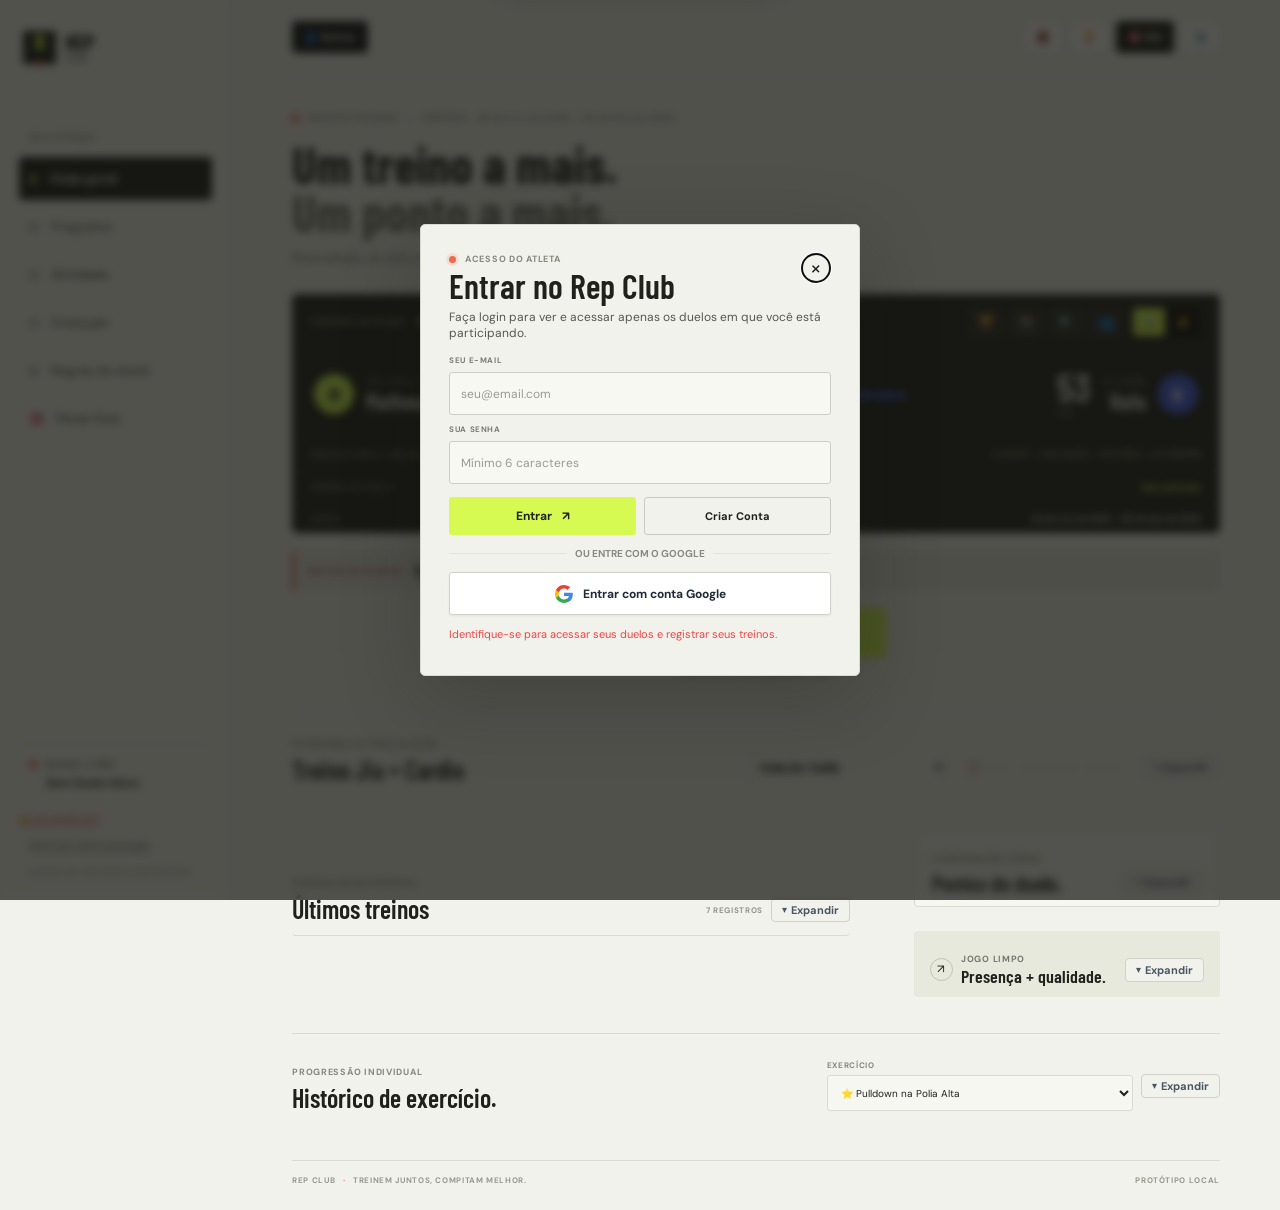
==== index.html @ 855e919f "fix: revisao artistica arcade (Ryu vs Ken autentico), compartilhamento no modo solo e cronometro no " ====
<!doctype html>
<html lang="pt-BR">
  <head>
    <meta charset="UTF-8" />
    <meta name="viewport" content="width=device-width, initial-scale=1.0, maximum-scale=1.0, user-scalable=no" />
    <meta name="theme-color" content="#191a16" />
    <meta name="mobile-web-app-capable" content="yes" />
    <meta name="apple-mobile-web-app-capable" content="yes" />
    <meta name="apple-mobile-web-app-status-bar-style" content="black-translucent" />
    <meta name="apple-mobile-web-app-title" content="Rep Club" />
    <meta name="description" content="Desafie um amigo a manter a consistência nos treinos com duelo Kamehameha em tempo real." />
    <title>Rep Club | Duelo</title>
    <link rel="manifest" href="manifest.webmanifest" />
    <link rel="apple-touch-icon" href="assets/icons/icon-192.png" />
    <link rel="icon" type="image/png" href="assets/icons/icon-192.png" />
    <link rel="preconnect" href="https://fonts.googleapis.com" />
    <link rel="preconnect" href="https://fonts.gstatic.com" crossorigin />
    <link href="https://fonts.googleapis.com/css2?family=Barlow+Condensed:wght@500;600;700;800;900&family=DM+Sans:wght@400;500;600;700&display=swap" rel="stylesheet" />
    <link rel="stylesheet" href="styles.css?v=2.8.2" />
    <script src="https://www.gstatic.com/firebasejs/9.23.0/firebase-app-compat.js"></script>
    <script src="https://www.gstatic.com/firebasejs/9.23.0/firebase-auth-compat.js"></script>
    <script src="https://www.gstatic.com/firebasejs/9.23.0/firebase-database-compat.js"></script>
    <script src="app.js?v=2.8.2" defer></script>
  </head>
  <body>
    <div class="app-shell">
      <aside class="sidebar" aria-label="Navegação principal">
        <a class="brand" href="#inicio" aria-label="Rep Club, início">
          <span class="brand-mark">R<span>+</span></span>
          <span class="brand-name">REP<span>CLUB</span></span>
        </a>

        <div class="side-label">SEU ESPAÇO</div>
        <nav class="side-nav">
          <a class="nav-link active" href="#inicio"><span class="nav-mark">01</span>Visão geral</a>
          <a class="nav-link" href="#programa"><span class="nav-mark">02</span>Programa</a>
          <a class="nav-link" href="#atividade"><span class="nav-mark">03</span>Atividade</a>
          <a class="nav-link" href="#evolucao"><span class="nav-mark">04</span>Evolução</a>
          <a class="nav-link" href="#regras"><span class="nav-mark">05</span>Regras do duelo</a>
          <a class="nav-link" href="solo.html" title="Abrir treino individual"><span class="nav-mark">🎯</span>Modo Solo</a>
          <button type="button" class="nav-link pwa-install-nav-btn" id="btn-pwa-install" style="display: none; width: 100%; border: 0; background: transparent; text-align: left; cursor: pointer; color: var(--lime); font-weight: 700;">
            <span class="nav-mark">📲</span>Instalar App
          </button>
        </nav>

        <div class="sidebar-bottom">
          <div class="challenge-mini">
            <span class="live-dot"></span>
            <span id="challenge-mini-status">DESAFIO ATIVO</span>
            <strong id="challenge-mini-title">Duelo 01</strong>
          </div>
          <button class="text-button reset-challenge-btn" id="reset-current-challenge" type="button">⚠️ Zerar desafio atual</button>
          <button class="text-button reset-button" id="reset-demo" type="button">Reiniciar demonstração</button>
          <p class="sidebar-note">DADOS SALVOS NESTE NAVEGADOR</p>
        </div>
      </aside>

      <main id="inicio" class="main-content">
        <header class="topbar">
          <div class="topbar-left-wrap">
            <div class="user-badge" id="user-badge" style="display:none; align-items:center; gap:6px; background:#fff; border:1px solid #d0d2c9; border-radius:4px; padding:2px 8px; height:32px;">
              <span class="user-avatar" id="user-avatar-tag" style="display:inline-flex; align-items:center; justify-content:center; width:22px; height:22px; border-radius:50%; background:var(--lime); color:#000; font-weight:800; font-size:11px;">M</span>
              <span id="user-display-name" style="font-size:11px; font-weight:700; color:var(--ink);">Matheus</span>
              <button type="button" id="btn-auth-logout" class="text-button" style="font-size:10px; color:#ef4444; margin-left:2px; padding:0; text-decoration:none;" title="Sair do perfil">Sair</button>
            </div>
            <button type="button" class="topbar-btn" id="btn-auth-open" title="Identificar competidor neste aparelho" style="background:#18181b; color:#fff; border-color:#27272a;">👤 Entrar</button>
            <select id="challenge-select" class="challenge-select" aria-label="Desafio selecionado"></select>
          </div>
          <div class="topbar-right-wrap">
            <button type="button" class="topbar-btn" id="btn-toggle-notifications" title="Notificações de treino do rival" aria-label="Notificações">🔔</button>
            <button type="button" class="topbar-btn" id="btn-open-badges-topbar" title="Suas Conquistas e Badges" aria-label="Conquistas">🏆</button>
            <a href="solo.html" class="topbar-btn topbar-btn-solo" id="topbar-solo-link" title="Abrir Modo Solo (treino individual)">🎯 MS</a>
            <div class="gear-menu-wrap">
              <button type="button" class="topbar-btn topbar-gear-btn" id="btn-gear-menu" title="Configurações e ações do duelo" aria-haspopup="true">⚙️</button>
              <div class="gear-dropdown" id="gear-dropdown" hidden>
                <button type="button" class="gear-item" id="gear-new-challenge" onclick="closeGearMenu(); if(window.openSetupDialog) window.openSetupDialog('create');"><span>➕</span> Novo Duelo</button>
                <button type="button" class="gear-item" id="gear-edit-challenge" onclick="closeGearMenu(); if(window.openSetupDialog) window.openSetupDialog('edit');"><span>✏️</span> Editar Duelo Atual</button>
                <button type="button" class="gear-item" id="gear-delete-challenge"><span>🗑️</span> Excluir Duelo</button>
                <div class="gear-divider"></div>
                <button type="button" class="gear-item gear-danger" id="gear-reset-challenge"><span>⚠️</span> Zerar Duelo Atual</button>
                <div class="gear-divider"></div>
                <button type="button" class="gear-item" id="gear-open-qr"><span>📲</span> Abrir no Celular (QR)</button>
              </div>
            </div>
          </div>
        </header>

        <section class="intro-row">
          <div>
            <p class="eyebrow"><span class="live-dot"></span> DESAFIO PRIVADO <span class="eyebrow-divider">/</span> PERÍODO <span id="period-range-intro"></span></p>
            <h1>Um treino a mais.<br /><span>Um ponto a mais.</span></h1>
            <p class="intro-copy">Musculação, jiu-jitsu e cardio. Presença conta; execução faz a diferença.</p>
          </div>
        </section>

        <!-- ESTADO VAZIO LIMPO (SEM DUELOS OU MODO LIVRE) -->
        <section class="scoreboard-empty-view" id="scoreboard-empty" style="display:none; text-align:center; padding:48px 20px; background:#fff; border-radius:14px; border:1px solid #d0d2c9; box-shadow:0 4px 20px rgba(0,0,0,0.04); margin:20px auto; max-width:440px;">
          <div style="width:64px; height:64px; border-radius:50%; background:var(--lime); color:var(--ink); display:inline-flex; align-items:center; justify-content:center; font-size:28px; font-weight:800; margin:0 auto 16px; box-shadow:0 4px 14px rgba(215,250,82,0.4);">⚔️</div>
          <h2 style="font-size:22px; font-weight:800; margin:0 0 8px; color:var(--ink); font-family:var(--display); letter-spacing:-0.02em;">Sem Duelo Ativo</h2>
          <p style="font-size:13px; color:#55574f; line-height:1.5; margin:0 auto 24px; max-width:320px;" id="empty-duel-desc">
            Crie um novo desafio para competir com seus rivais ou treine no Modo Solo.
          </p>
          <div style="display:flex; flex-direction:column; gap:10px; max-width:280px; margin:0 auto;">
            <button type="button" class="button button-primary" id="btn-empty-new-challenge" onclick="if(window.openSetupDialog) window.openSetupDialog('create');" style="justify-content:center; font-weight:800; font-size:13px; min-height:44px; box-shadow:0 4px 12px rgba(215,250,82,0.35); cursor:pointer;">
              ➕ Criar Novo Duelo
            </button>
            <a href="solo.html" class="button button-outline" id="btn-empty-solo" style="justify-content:center; font-weight:700; font-size:13px; min-height:42px; text-decoration:none; display:inline-flex; align-items:center; gap:6px;">
              🎯 Abrir Modo Solo
            </a>
            <button type="button" class="button" id="btn-empty-auth" style="background:#18181b; color:#fff; justify-content:center; font-weight:700; font-size:12px; min-height:40px; display:none;">
              👤 Fazer Login
            </button>
          </div>
        </section>

        <section class="scoreboard" id="main-scoreboard" aria-labelledby="score-title">
          <div class="scoreboard-topline">
            <div class="scoreboard-period-badge">
              <span id="score-title">PERÍODO DO DUELO</span>
              <span id="days-remaining">FALTAM 0 DIAS</span>
            </div>
            <div class="scoreboard-top-actions">
              <button class="button-tag icon-only-btn" id="btn-open-badges" type="button" title="Conquistas & Badges" aria-label="Conquistas">🏆</button>
              <button class="button-tag icon-only-btn" id="btn-open-story-card" type="button" title="Gerar Story para Instagram (9:16)" aria-label="Story">📸</button>
              <button class="button-tag icon-only-btn" id="btn-open-raiox" type="button" title="Modo Raio-X" aria-label="Raio-X">🔍</button>
              <button class="button-tag icon-only-btn" id="open-setup-btn" type="button" title="Participantes do duelo" aria-label="Participantes">👥</button>
              <div class="score-style-toggle" role="radiogroup" aria-label="Estilo visual do placar">
                <button type="button" class="style-toggle-btn active icon-only-btn" id="btn-style-classic" data-style="classic" aria-pressed="true" title="Placar Clássico" aria-label="Clássico">⚔️</button>
                <button type="button" class="style-toggle-btn icon-only-btn" id="btn-style-kamehameha" data-style="kamehameha" aria-pressed="false" title="Placar Arcade Kamehameha" aria-label="Kamehameha">⚡</button>
              </div>
            </div>
          </div>

          <!-- MODO CLÁSSICO -->
          <div class="scoreboard-body scoreboard-classic-view" id="scoreboard-classic">
            <div class="competitor competitor-you">
              <div class="avatar avatar-lime" id="you-avatar">M</div>
              <div class="competitor-copy"><span class="competitor-label" id="you-label">SEU LADO</span><strong id="you-name">Matheus</strong></div>
              <div class="competitor-score"><strong id="you-score">00</strong><span>PTS</span></div>
            </div>
            <div class="versus">
              <span id="versus-tag">VS</span>
              <div class="score-track"><div class="score-track-me" id="score-track-me"></div><div class="score-track-rival" id="score-track-rival"></div></div>
              <p id="score-message">A disputa está aberta</p>
            </div>
            <div class="competitor competitor-rival">
              <div class="competitor-score"><strong id="rival-score">00</strong><span>PTS</span></div>
              <div class="competitor-copy"><span class="competitor-label" id="rival-label">ADVERSÁRIO</span><strong id="rival-name">Rafa</strong></div>
              <div class="avatar avatar-blue" id="rival-avatar">R</div>
            </div>
          </div>

          <!-- MODO KAMEHAMEHA DRAGON BALL (GOKU SSJ VS PERFECT CELL - 16-BIT RETRO ARCADE) -->
          <div class="scoreboard-body scoreboard-kamehameha-view" id="scoreboard-kamehameha" hidden>
            <div class="kamehameha-card">
              <!-- Seletor de Cenário Arcade -->
              <div class="arcade-scenario-picker-wrap">
                <span>CENÁRIO:</span>
                <select id="arcade-scenario-select" class="arcade-scenario-select" aria-label="Cenário do duelo arcade">
                  <option value="dbz_goku_cell">🐉 Goku vs Cell (DBZ Clássico)</option>
                  <option value="sf_ryu_ken">🥊 Ryu vs Ken (Street Fighter II)</option>
                </select>
              </div>

              <!-- Top Fighters Bar -->
              <div class="kamehameha-fighters-header">
                <div class="fighter-tag-card fighter-tag-goku">
                  <span class="fighter-role" id="goku-fighter-tag">GOKU SSJ · 1º LUGAR</span>
                  <strong class="fighter-name" id="goku-player-name">Matheus</strong>
                  <span class="fighter-pts"><strong id="goku-player-score">00</strong> PTS</span>
                </div>
                <div class="kamehameha-badge-wrap">
                  <span class="clash-badge" id="clash-percentage">50% · EMPATE</span>
                </div>
                <div class="fighter-tag-card fighter-tag-cell">
                  <span class="fighter-role" id="cell-fighter-tag">PERFECT CELL · 2º LUGAR</span>
                  <strong class="fighter-name" id="cell-player-name">Yuri</strong>
                  <span class="fighter-pts"><strong id="cell-player-score">00</strong> PTS</span>
                </div>
              </div>

              <!-- Pixel-Perfect 16-bit Battle Canvas (Strictly locked to exact horizontal axis) -->
              <div class="kamehameha-canvas-wrap">
                <canvas id="kamehameha-canvas" width="602" height="174" aria-label="Batalha de Kamehameha Goku vs Cell"></canvas>
              </div>

              <!-- Battle Commentary -->
              <p class="kamehameha-commentary" id="kamehameha-commentary">Choque de Kamehameha em equilíbrio total! Quem treinar primeiro desempata!</p>
            </div>
          </div>

          <div class="scoreboard-footer"><span id="weekly-lead">A liderança muda a cada treino.</span><span>SESSÃO + EXECUÇÃO + ESFORÇO · ATÉ <strong>22 PTS</strong></span></div>
          <div class="scoreboard-prize"><span>PRÊMIO DO DUELO</span><strong id="prize-display">Não definido</strong></div>
          <div class="scoreboard-period"><span>DATAS</span><strong id="period-display">Segunda – domingo</strong></div>
        </section>

        <section class="roast-banner" aria-label="Provocação do duelo">
          <span class="roast-label">RECADO DO PLACAR</span>
          <p id="loser-roast">O empate está poupando os participantes de passar vergonha.</p>
        </section>

        <section class="action-section" aria-label="Registrar atividade">
          <button class="button button-primary action-button" id="open-workout" type="button"><span class="button-plus">+</span> Registrar treino</button>
          <p class="action-status" id="action-status"></p>
        </section>

        <section class="program-section collapsible-section is-collapsed" id="programa" aria-labelledby="program-title">
          <div class="section-heading program-heading collapsible-header" role="button" tabindex="0" aria-expanded="false" aria-controls="programa-body">
            <div><p class="eyebrow">PROGRAMA DE MUSCULAÇÃO</p><h2 id="program-title">Treino Jiu + Cardio</h2></div>
            <div style="display:flex; align-items:center; gap:8px; flex-wrap:wrap;">
              <select id="program-select" class="challenge-select" style="font-size:12px; height:32px; padding:3px 22px 3px 8px;" aria-label="Selecione o programa de musculação"></select>
              <button type="button" class="button-tag" id="btn-open-program-builder" style="height:32px; font-size:11px;">📋 Criar / Gerenciar Treinos</button>
              <span class="collapse-toggle-badge"><span class="toggle-icon">▾</span> <span class="toggle-text">Expandir</span></span>
            </div>
          </div>
          <div class="collapsible-body" id="programa-body">
            <div class="program-list" id="program-list"></div>
          </div>
        </section>

        <div class="dashboard-grid">
          <div class="primary-column">
            <section class="activity-section collapsible-section is-collapsed" id="atividade" aria-labelledby="activity-title">
              <div class="section-heading activity-heading collapsible-header" role="button" tabindex="0" aria-expanded="false" aria-controls="atividade-body">
                <div><p class="eyebrow">SEMANA EM MOVIMENTO</p><h2 id="activity-title">Últimos treinos</h2></div>
                <div style="display:flex; align-items:center; gap:8px;">
                  <span class="activity-count" id="activity-count">0 REGISTROS</span>
                  <span class="collapse-toggle-badge"><span class="toggle-icon">▾</span> <span class="toggle-text">Expandir</span></span>
                </div>
              </div>
              <div class="collapsible-body" id="atividade-body">
                <div class="activity-list" id="activity-list"></div>
              </div>
            </section>
          </div>

          <aside class="secondary-column">
            <section class="week-section collapsible-section is-collapsed" id="comparacao" aria-labelledby="week-title">
              <div class="section-heading compact-heading collapsible-header" role="button" tabindex="0" aria-expanded="false" aria-controls="comparacao-body">
                <div><p class="eyebrow">COMPARAÇÃO DIÁRIA</p><h2 id="week-title">Pontos do duelo.</h2></div>
                <div>
                  <span class="collapse-toggle-badge"><span class="toggle-icon">▾</span> <span class="toggle-text">Expandir</span></span>
                </div>
              </div>
              <div class="collapsible-body" id="comparacao-body">
                <div class="week-chart-scroll"><div class="week-chart" id="week-chart" aria-label="Pontos diários de cada jogador neste período"></div></div>
                <div class="week-legend"><span><i class="legend-dot legend-you"></i><span id="chart-you-name">Matheus</span></span><span><i class="legend-dot legend-rival"></i><span id="chart-rival-name">Rafa</span></span></div>
                <div class="modality-breakdown" id="modality-breakdown"></div>
                <div class="week-summary"><strong id="week-summary-number">0</strong><span>treinos seus<br />neste duelo</span><span class="week-summary-divider"></span><strong id="streak-number">0</strong><span>dias de<br />sequência</span></div>
              </div>
            </section>

            <section class="rules-section collapsible-section is-collapsed" id="regras" aria-labelledby="rules-title">
              <div class="rules-header collapsible-header" role="button" tabindex="0" aria-expanded="false" aria-controls="regras-body" style="cursor:pointer; display:flex; justify-content:space-between; align-items:center;">
                <div style="display:flex; align-items:center; gap:8px;">
                  <span class="rules-icon">↗</span>
                  <div>
                    <p class="eyebrow" style="margin:0;">JOGO LIMPO</p>
                    <h2 id="rules-title" style="margin:2px 0 0; font-size:18px;">Presença + qualidade.</h2>
                  </div>
                </div>
                <div>
                  <span class="collapse-toggle-badge"><span class="toggle-icon">▾</span> <span class="toggle-text">Expandir</span></span>
                </div>
              </div>
              <div class="collapsible-body" id="regras-body">
                <p style="margin-top:10px;">Jiu-jitsu: 11 base + até 4 por duração + 7 por esforço. Musculação: 9 base + até 4 por execução + 2 por progressão + 7 por esforço. Cardio: 8 base + até 4 por duração + 8 por esforço. Máximos: 22, 22 e 20.</p>
                <div class="rules-foot"><span>1 POR MODALIDADE / DIA</span><span>ESFORÇO 7+ = BÔNUS CHEIO</span></div>
              </div>
            </section>
          </aside>
        </div>
        <section class="history-section collapsible-section is-collapsed" id="evolucao" aria-labelledby="history-title">
          <div class="section-heading history-heading collapsible-header" role="button" tabindex="0" aria-expanded="false" aria-controls="evolucao-body">
            <div><p class="eyebrow">PROGRESSÃO INDIVIDUAL</p><h2 id="history-title">Histórico de exercício.</h2></div>
            <div style="display:flex; align-items:center; gap:8px; flex-wrap:wrap;">
              <label class="history-select-wrap" style="margin:0;"><span>EXERCÍCIO</span><select id="history-exercise" aria-label="Exercício exibido no histórico"></select></label>
              <span class="collapse-toggle-badge"><span class="toggle-icon">▾</span> <span class="toggle-text">Expandir</span></span>
            </div>
          </div>
          <div class="collapsible-body" id="evolucao-body">
            <p class="history-profile" id="history-profile"></p>
            <div class="history-chart-wrap">
              <canvas id="history-chart" aria-label="Gráfico histórico do exercício selecionado"></canvas>
              <p class="history-empty" id="history-empty" hidden></p>
            </div>
          </div>
        </section>
        <footer class="page-footer"><span>REP CLUB <span class="footer-dot">·</span> TREINEM JUNTOS, COMPITAM MELHOR.</span><span>PROTÓTIPO LOCAL</span></footer>
      </main>
    </div>

    <dialog class="setup-dialog" id="setup-dialog" aria-labelledby="setup-title">
      <form id="setup-form">
        <div class="dialog-top setup-dialog-top">
          <a class="brand setup-brand" href="#inicio" aria-label="Rep Club">
            <span class="brand-mark">R<span>+</span></span>
            <span class="brand-name">REP<span>CLUB</span></span>
          </a>
          <button class="close-button" type="button" id="close-setup-dialog" aria-label="Fechar" style="display: none;">×</button>
        </div>
        <p class="eyebrow">CONFIGURAÇÃO DO DUELO</p>
        <h1 id="setup-title">Quem entra na disputa?</h1>
        <p class="setup-copy" id="setup-copy">Cadastre os participantes, o período do desafio e o prêmio.</p>
        
        <label class="form-field"><span>NOME DO DESAFIO</span><input name="challengeTitle" id="setup-challenge-title" type="text" maxlength="40" placeholder="Ex.: Duelo 01, Liga de Outubro" value="Duelo 01" required /></label>

        <div class="setup-players-section">
          <div class="setup-players-header">
            <span>PARTICIPANTES</span>
            <small>Mínimo 2 jogadores</small>
          </div>
          <div class="setup-players-list" id="setup-players-list">
            <!-- Linhas de jogadores renderizadas dinamicamente via JS -->
          </div>
          <button type="button" class="button button-outline setup-add-player-btn" id="setup-add-player-btn">+ Adicionar participante</button>
        </div>

        <fieldset class="period-fields"><legend>PERÍODO DO DUELO</legend><label class="form-field"><span>INÍCIO</span><input name="periodStart" id="setup-period-start" type="date" required /></label><label class="form-field"><span>FIM</span><input name="periodEnd" id="setup-period-end" type="date" required /></label></fieldset>

        <label class="form-field" style="margin-top:8px;"><span>PRÊMIO DO DUELO · OPCIONAL</span><input name="prize" id="setup-prize" type="text" maxlength="60" placeholder="Ex.: Rodízio de pizza, açaí, troféu" /></label>

        <!-- CONVITE / LINK INVITE DO DUELO -->
        <div class="form-field" style="margin-top:10px; padding:10px 12px; background:#f9fafb; border:1px solid #d0d2c9; border-radius:6px;">
          <span style="display:flex; align-items:center; justify-content:space-between; font-weight:700; font-size:11px; color:#374151;">
            <span>🔗 LINK DE CONVITE PARA RIVAIS</span>
            <span style="font-size:10px; color:#15803d; font-weight:700; background:#dcfce7; padding:2px 6px; border-radius:4px;">Multi-dispositivo</span>
          </span>
          <p style="font-size:11px; color:#6b7280; margin:4px 0 8px;">Compartilhe este link com seu rival para ele entrar diretamente na disputa pelo celular:</p>
          <div style="display:flex; gap:6px;">
            <input type="text" id="setup-invite-link-preview" readonly style="font-size:11px; background:#fff; flex:1; min-width:0;" value="" />
            <button type="button" class="button button-outline" id="btn-copy-invite-link" style="font-size:11px; padding:0 10px; min-height:36px; white-space:nowrap;">📋 Copiar</button>
            <button type="button" class="button button-primary" id="btn-share-invite-link" style="font-size:11px; padding:0 10px; min-height:36px; white-space:nowrap;">📲 Convidar</button>
          </div>
        </div>

        <p class="setup-error" id="setup-error" role="alert"></p>
        <div class="setup-actions">
          <button class="button button-quiet" type="button" id="cancel-setup-dialog" style="display: none;">Cancelar</button>
          <button class="button button-danger" type="button" id="delete-challenge-btn" style="display: none;">Excluir desafio</button>
          <button class="button button-primary setup-submit" type="submit">Salvar e liberar duelo <span>↗</span></button>
        </div>
        <p class="setup-storage-note">Nomes, período, prêmio e treinos ficam salvos neste navegador.</p>
      </form>
    </dialog>

    <dialog class="workout-dialog" id="workout-dialog" aria-labelledby="dialog-title">
      <form id="workout-form" method="dialog">
        <div class="dialog-top"><div><p class="eyebrow">REGISTRO DE TREINO</p><h2 id="dialog-title">Novo treino.</h2></div><button class="close-button" type="button" id="close-dialog" aria-label="Fechar">×</button></div>
        <p class="dialog-subtitle">Registrando como <strong id="dialog-profile-name">Matheus</strong> · <span id="dialog-date"></span></p>
        
        <label class="form-field"><span>MODALIDADE</span><select name="category" id="workout-category"><option value="strength">Musculação</option><option value="bjj">Jiu-jitsu</option><option value="cardio">Cardio</option></select></label>
        <label class="form-field"><span>DATA DO TREINO</span><input id="workout-date" name="workoutDate" type="date" required /></label>
        
        <div id="strength-program-selectors" style="display:grid; grid-template-columns: 1fr 1fr; gap:8px; margin-bottom:10px;">
          <label class="form-field" style="margin:0;"><span>PROGRAMA DE TREINO</span><select id="workout-plan-program" aria-label="Programa de musculação"></select></label>
          <label class="form-field" style="margin:0;"><span>DIVISÃO / LETRA</span><select id="workout-plan-session" aria-label="Letra da sessão"></select></label>
        </div>

        <label class="form-field workout-name-field"><span>NOME DO TREINO · OPCIONAL</span><input id="workout-name" name="workoutName" type="text" maxlength="50" placeholder="Ex.: Treino A bem feito" /></label>
        
        <!-- CRONÔMETRO DE DESCANSO -->
        <div class="rest-dock form-rest-dock" aria-label="Cronômetro de descanso">
          <div class="timer-readout"><span>DESCANSO</span><strong id="timer-display">00:00</strong></div>
          <button type="button" class="timer-button" data-rest-seconds="60" aria-label="Iniciar descanso de 60 segundos">60s</button>
          <button type="button" class="timer-button" data-rest-seconds="90" aria-label="Iniciar descanso de 90 segundos">90s</button>
          <button type="button" class="timer-sound-btn" id="timer-sound-toggle" title="Som do descanso (Ligado/Mudo)" aria-label="Som">🔊</button>
          <button type="button" class="timer-reset" id="timer-reset" aria-label="Zerar cronômetro">×</button>
        </div>

        <div id="workout-fields"></div>
        
        <!-- FOTO DO TREINO -->
        <div class="form-field" style="margin-top:10px;">
          <span>FOTO / COMPROVANTE DO TREINO · OPCIONAL</span>
          <div style="display:flex; align-items:center; gap:8px; flex-wrap:wrap; margin-top:4px;">
            <label class="button button-outline" style="cursor:pointer; display:inline-flex; align-items:center; gap:6px; min-height:36px; padding:0 10px; font-size:11px;">
              <span>📷 Câmera</span>
              <input type="file" id="workout-photo-camera" accept="image/*" capture="environment" style="display:none;" />
            </label>
            <label class="button button-outline" style="cursor:pointer; display:inline-flex; align-items:center; gap:6px; min-height:36px; padding:0 10px; font-size:11px;">
              <span>🖼️ Galeria</span>
              <input type="file" id="workout-photo-gallery" accept="image/*" style="display:none;" />
            </label>
            <span id="photo-filename" style="font-size:11px; color:#777970; overflow:hidden; text-overflow:ellipsis; white-space:nowrap; max-width:160px;">Nenhuma foto anexada</span>
          </div>
          <div id="workout-photo-preview-wrap" style="display:none; margin-top:8px; position:relative; width:fit-content;">
            <img id="workout-photo-preview" src="" alt="Prévia do comprovante" style="max-height:120px; border-radius:6px; border:1px solid #d0d2c9; display:block;" />
            <button type="button" id="btn-remove-photo" style="position:absolute; top:-6px; right:-6px; background:#ef4444; color:#fff; border:0; border-radius:50%; width:20px; height:20px; cursor:pointer; font-size:12px; line-height:1;">×</button>
          </div>
          <div id="photo-compress-badge" class="photo-compress-badge" style="display:none;"></div>
        </div>

        <!-- COMENTÁRIOS AO FINAL -->
        <label class="form-field" style="margin-top:10px;"><span>COMENTÁRIOS · OPCIONAL</span><textarea name="comments" rows="3" maxlength="500" placeholder="Como foi o treino? Alguma observação para lembrar?"></textarea></label>
        
        <p class="points-preview" id="points-preview" aria-live="polite"></p>
        <p class="form-error" id="form-error" role="alert"></p>
        <div class="dialog-actions"><button class="button button-quiet" type="button" id="cancel-dialog">Cancelar</button><button class="button button-primary" type="submit">Confirmar treino <span>↗</span></button></div>
      </form>
    </dialog>

    <!-- MODAL SELEÇÃO DE DESAFIOS AO SALVAR TREINO -->
    <dialog class="setup-dialog select-challenges-dialog" id="select-challenges-dialog" aria-labelledby="select-challenges-title" style="max-width: 480px;">
      <div class="dialog-top">
        <div>
          <p class="eyebrow"><span class="live-dot"></span> REGISTRO DE TREINO</p>
          <h2 id="select-challenges-title" style="margin-top: 4px; font-size: 24px;">Adicionar aos Desafios</h2>
        </div>
        <button class="close-button" type="button" id="close-select-challenges-dialog" aria-label="Fechar">×</button>
      </div>

      <p style="font-size: 13px; color: #55574f; margin: 8px 0 12px; line-height: 1.4;">
        Em quais desafios você deseja computar este treino? Selecione um ou mais duelos:
      </p>

      <div style="display: flex; justify-content: space-between; align-items: center; margin-bottom: 8px;">
        <span style="font-size: 11px; color: #55574f; font-weight: 700;">DUELOS NESTE APARELHO:</span>
        <button type="button" id="btn-toggle-all-challenges" style="background: transparent; border: none; color: #2563eb; font-size: 11px; font-weight: 700; cursor: pointer; padding: 2px 4px;">Marcar todos</button>
      </div>

      <div id="select-challenges-list" style="display: flex; flex-direction: column; gap: 8px; max-height: 260px; overflow-y: auto; padding-right: 4px; margin-bottom: 14px;">
        <!-- Itens preenchidos dinamicamente via JavaScript -->
      </div>

      <p class="form-error" id="select-challenges-error" style="margin-bottom: 10px;"></p>

      <div class="dialog-actions" style="display: flex; justify-content: space-between; align-items: center; gap: 8px;">
        <button type="button" class="button button-quiet" id="cancel-select-challenges">Voltar ao treino</button>
        <button type="button" class="button button-primary" id="confirm-select-challenges">Confirmar e Salvar <span>↗</span></button>
      </div>
    </dialog>
    <dialog class="setup-dialog qr-dialog" id="qr-dialog" aria-labelledby="qr-title">
      <div class="dialog-top">
        <strong id="qr-title" style="font-family: var(--display); font-size: 20px; color: var(--ink);">📲 ABRIR NO CELULAR</strong>
        <button class="close-button" type="button" id="close-qr-dialog" aria-label="Fechar">×</button>
      </div>
      <div style="text-align: center; padding: 10px 0 16px;">
        <p style="font-size: 13px; margin: 0 0 14px; color: #55574f;">Aponte a câmera do seu celular para escanear e abrir o aplicativo:</p>
        <img src="assets/app-qrcode.png" alt="QR Code Rep Club" style="width: 200px; height: 200px; border-radius: 8px; border: 3px solid var(--lime); display: block; margin: 0 auto; box-shadow: 0 4px 20px rgba(0,0,0,0.15);" />
        <div style="margin-top: 14px; padding: 10px; background: #f0f1eb; border-radius: 4px;">
          <span style="font-size: 10px; color: #777970; font-weight: 700; display: block; margin-bottom: 4px;">LINK DIRETO DO APLICATIVO:</span>
          <a href="https://matheushscastro-ai.github.io/rep-club/" target="_blank" style="color: #2563eb; font-weight: 700; font-size: 12px; word-break: break-all;">https://matheushscastro-ai.github.io/rep-club/</a>
        </div>
      </div>
    </dialog>
    <dialog class="setup-dialog auth-dialog" id="auth-dialog" aria-labelledby="auth-title" style="max-width:440px;">
      <div class="dialog-top">
        <div>
          <p class="eyebrow"><span class="live-dot"></span> ACESSO DO ATLETA</p>
          <h2 id="auth-title" style="margin-top:4px;">Entrar no Rep Club</h2>
        </div>
        <button class="close-button" type="button" id="close-auth-dialog" aria-label="Fechar">×</button>
      </div>
      <p style="font-size: 12px; color: #55574f; margin: 6px 0 14px;">
        Faça login para ver e acessar apenas os duelos em que você está participando.
      </p>

      <!-- CONTAS SALVAS NESTE APARELHO (APENAS AUTENTICADAS/CRIADAS) -->
      <div id="saved-accounts-section" style="display:none; margin-bottom:12px;">
        <p style="font-size:10px; font-weight:800; color:#6b7280; letter-spacing:0.06em; margin:0 0 6px;">ENTRAR COM CONTA SALVA:</p>
        <div id="saved-accounts-list" style="display:flex; flex-direction:column; gap:6px;"></div>
        <div style="display:flex; align-items:center; gap:8px; margin: 12px 0 10px; color:#888a81; font-size:10px; font-weight:700;">
          <span style="flex:1; height:1px; background:#e2e3dc;"></span>
          <span>OU ENTRE COM OUTRA CONTA</span>
          <span style="flex:1; height:1px; background:#e2e3dc;"></span>
        </div>
      </div>

      <!-- LOGIN COM E-MAIL E SENHA -->
      <form id="auth-email-form" style="display:flex; flex-direction:column; gap:9px; margin-bottom:12px;">
        <label class="form-field" style="margin:0;">
          <span>SEU E-MAIL</span>
          <input type="email" id="auth-email-input" placeholder="seu@email.com" required autocomplete="username" />
        </label>
        <label class="form-field" style="margin:0;">
          <span>SUA SENHA</span>
          <input type="password" id="auth-password-input" placeholder="Mínimo 6 caracteres" minlength="6" required autocomplete="current-password" />
        </label>
        <div style="display:grid; grid-template-columns: 1fr 1fr; gap:8px; margin-top:4px;">
          <button type="submit" class="button button-primary" id="btn-email-signin" style="justify-content:center; min-height:38px; font-weight:700;">Entrar <span>↗</span></button>
          <button type="button" class="button button-outline" id="btn-email-signup" style="justify-content:center; min-height:38px; font-weight:700;">Criar Conta</button>
        </div>
      </form>

      <div style="display:flex; align-items:center; gap:8px; margin: 12px 0; color:#888a81; font-size:10px; font-weight:700;">
        <span style="flex:1; height:1px; background:#e2e3dc;"></span>
        <span>OU ENTRE COM O GOOGLE</span>
        <span style="flex:1; height:1px; background:#e2e3dc;"></span>
      </div>

      <div style="display:flex; flex-direction:column; gap:10px; margin-bottom:12px;">
        <button type="button" class="button" id="btn-google-login" style="background:#fff; border:1px solid #d0d2c9; color:#1f2937; justify-content:center; gap:10px; width:100%; box-shadow:0 1px 3px rgba(0,0,0,0.06); font-weight:700;">
          <svg width="18" height="18" viewBox="0 0 24 24"><path fill="#4285F4" d="M23.745 12.27c0-.7-.06-1.4-.19-2.07H12v4.51h6.6c-.29 1.52-1.14 2.8-2.4 3.65v3.03h3.88c2.27-2.09 3.665-5.17 3.665-9.12z"/><path fill="#34A853" d="M12 24c3.24 0 5.95-1.08 7.93-2.91l-3.88-3.03c-1.08.72-2.45 1.16-4.05 1.16-3.12 0-5.77-2.1-6.72-4.93H1.24v3.13C3.26 21.43 7.31 24 12 24z"/><path fill="#FBBC05" d="M5.28 14.29c-.25-.72-.38-1.49-.38-2.29s.13-1.57.38-2.29V6.58H1.24C.45 8.15 0 9.97 0 12s.45 3.85 1.24 5.42l4.04-3.13z"/><path fill="#EA4335" d="M12 4.75c1.77 0 3.35.61 4.6 1.8l3.42-3.42C17.95 1.19 15.24 0 12 0 7.31 0 3.26 2.57 1.24 6.58l4.04 3.13c.95-2.83 3.6-4.96 6.72-4.96z"/></svg>
          <span>Entrar com conta Google</span>
        </button>
      </div>

      <p class="form-error" id="auth-error" style="color:#ef4444; font-size:11px; min-height:16px; margin:4px 0;"></p>
    </dialog>
    <!-- MODAL RAIO-X -->
    <dialog class="setup-dialog raiox-dialog" id="raiox-dialog" aria-labelledby="raiox-title" style="max-width:540px;">
      <div class="dialog-top">
        <div>
          <p class="eyebrow"><span class="live-dot"></span> ANÁLISE COMPARATIVA</p>
          <h2 id="raiox-title" style="margin-top:4px;">Modo Raio-X</h2>
        </div>
        <button class="close-button" type="button" id="close-raiox-dialog" aria-label="Fechar">×</button>
      </div>
      
      <!-- CARD DE TRASH TALK ÁCIDO / CÔMICO -->
      <div id="raiox-trash-talk" class="raiox-roast-card" style="background:#1e201a; border-left:4px solid var(--lime); border-radius:6px; padding:12px 14px; margin: 12px 0 16px; color:#f4f4ee;">
        <span style="font-size:9px; font-weight:800; letter-spacing:0.1em; color:var(--lime); display:block; margin-bottom:4px;">🔥 VEREDITO DO TATAME</span>
        <p id="raiox-roast-text" style="font-size:13px; font-weight:600; line-height:1.4; margin:0;">Analisando desempenho...</p>
      </div>

      <!-- COMPARATIVO POR ESTILO -->
      <div id="raiox-comparison-list" style="display:grid; gap:10px;"></div>

      <div style="margin-top:16px; display:flex; justify-content:flex-end;">
        <button type="button" class="button button-quiet" id="btn-close-raiox" style="min-height:36px; font-size:11px;">Fechar</button>
      </div>
    </dialog>

    <!-- MODAL GERENCIADOR DE PROGRAMAS DE TREINO -->
    <dialog class="setup-dialog program-builder-dialog" id="program-builder-dialog" aria-labelledby="builder-title" style="max-width:560px;">
      <div class="dialog-top">
        <div>
          <p class="eyebrow"><span class="live-dot"></span> GERENCIAR TREINOS</p>
          <h2 id="builder-title" style="margin-top:4px;">Criar / Editar Treino</h2>
        </div>
        <button class="close-button" type="button" id="close-builder-dialog" aria-label="Fechar">×</button>
      </div>
      <p style="font-size:12px; color:#666; margin:4px 0 14px;">Cadastre seus programas (ex: Hipertrofia, Jiu, Força) e defina a estrutura de letras e exercícios.</p>

      <div style="display:grid; gap:10px; margin-bottom:14px;">
        <label class="form-field"><span>NOME DO PROGRAMA DE TREINO</span><input id="builder-program-name" placeholder="Ex.: Hipertrofia Yuri, Auxílio Jiu" maxlength="50" required /></label>
        <label class="form-field"><span>ESTRUTURA DE DIVISÃO</span>
          <select id="builder-structure-select">
            <option value="AB">Divisão A - B (2 treinos)</option>
            <option value="ABC" selected>Divisão A - B - C (3 treinos)</option>
            <option value="ABCD">Divisão A - B - C - D (4 treinos)</option>
            <option value="ABCDE">Divisão A - B - C - D - E (5 treinos)</option>
          </select>
        </label>
      </div>

      <div id="builder-sessions-container" style="display:grid; gap:12px; max-height:42vh; overflow-y:auto; padding-right:4px;"></div>

      <div class="dialog-actions" style="margin-top:16px;">
        <button type="button" class="button button-quiet" id="cancel-builder-dialog">Cancelar</button>
        <button type="button" class="button button-primary" id="save-builder-program">Salvar Treino no Firebase <span>↗</span></button>
      </div>
    </dialog>

    <!-- MODAL COMPARTILHAR NO INSTAGRAM STORIES (9:16) -->
    <dialog class="setup-dialog story-share-dialog" id="story-share-dialog" aria-labelledby="story-dialog-title">
      <div class="dialog-top" style="border-bottom: 1px solid #273147; padding-bottom: 10px;">
        <div>
          <p class="eyebrow" style="color:var(--lime);"><span class="live-dot"></span> GERADOR DE STORY 9:16</p>
          <h2 id="story-dialog-title" style="color:#fff; margin-top:2px;">Compartilhar no Story</h2>
        </div>
        <button class="close-button" type="button" id="close-story-dialog" aria-label="Fechar" style="color:#94a3b8;">×</button>
      </div>
      <div class="story-preview-container">
        <img id="story-preview-img" class="story-preview-img" alt="Prévia do Story Rep Club" src="" />
      </div>
      <div class="story-actions-bar">
        <button type="button" class="btn-share-instagram" id="btn-trigger-share">
          <span>📲</span> Compartilhar no Instagram / WhatsApp
        </button>
        <div class="story-secondary-actions">
          <button type="button" class="btn-story-secondary" id="btn-download-story">
            <span>📥</span> Baixar Story (1080x1920)
          </button>
          <button type="button" class="btn-story-secondary" id="btn-copy-story">
            <span>📋</span> Copiar Imagem
          </button>
        </div>
      </div>
    </dialog>

    <!-- MODAL CONQUISTAS & BADGES -->
    <dialog class="setup-dialog badges-dialog" id="badges-dialog" aria-labelledby="badges-title">
      <div class="dialog-top">
        <div>
          <p class="eyebrow"><span class="live-dot"></span> GAMIFICAÇÃO & CONSISTÊNCIA</p>
          <h2 id="badges-title" style="margin-top:2px;">🏆 Suas Conquistas</h2>
        </div>
        <button class="close-button" type="button" id="close-badges-dialog" aria-label="Fechar">×</button>
      </div>
      <p style="font-size:12px; color:#666; margin:4px 0 12px;">Desbloqueie medalhas exclusivas treinando com consistência, batendo recordes e superando seus limites.</p>
      <div class="badges-grid" id="badges-grid-container"></div>
      <div class="dialog-actions">
        <button type="button" class="button button-primary" id="btn-close-badges-footer" style="width:100%;">Fechar <span>✓</span></button>
      </div>
    </dialog>

    <!-- MODAL CELEBRAÇÃO DE CONQUISTA DESBLOQUEADA -->
    <dialog class="setup-dialog badge-celebration-dialog" id="badge-celebration-dialog" aria-labelledby="celebration-title">
      <div class="celebration-glow" id="celebration-badge-icon">🏆</div>
      <p class="eyebrow" style="color:#facc15; letter-spacing:0.1em; margin:0 0 6px;">CONQUISTA DESBLOQUEADA!</p>
      <h2 id="celebration-title" style="font-size:22px; font-weight:800; font-family:var(--display); margin:0 0 10px; color:#fff;">Monstro da Madrugada</h2>
      <p id="celebration-desc" style="font-size:13px; color:#cbd5e1; line-height:1.45; margin:0 auto 20px; max-width:320px;">Você registrou seu treino antes das 07:00 da manhã!</p>
      <div style="display:flex; flex-direction:column; gap:8px;">
        <button type="button" class="btn-share-instagram" id="btn-share-unlocked-badge">
          <span>📸</span> Compartilhar Conquista no Story
        </button>
        <button type="button" class="button button-quiet" id="btn-close-celebration" style="color:#94a3b8; border-color:#334155;">
          Continuar Treinando
        </button>
      </div>
    </dialog>

    <!-- TOAST FLUTUANTE DE ALERTA DE RIVAL -->
    <div class="rival-alert-toast" id="rival-alert-toast" role="alert" aria-live="assertive">
      <div class="rival-alert-icon">⚡</div>
      <div class="rival-alert-content">
        <strong id="rival-alert-title">Alerta de Rival</strong>
        <span id="rival-alert-body">Seu rival acabou de registrar um treino!</span>
      </div>
    </div>

    <div class="toast" id="toast" role="status" aria-live="polite"></div>
  </body>
</html>
---- styles.css ----
:root {
  font-family: "DM Sans", sans-serif;
  color: #20211d;
  background: #f2f2ed;
  font-synthesis: none;
  text-rendering: optimizeLegibility;
  --paper: #f2f2ed;
  --ink: #20211d;
  --muted: #777970;
  --line: #d9dad2;
  --lime: #d7fa52;
  --blue: #4664ea;
  --red: #ef6a4d;
  --display: "Barlow Condensed", Impact, sans-serif;
}

* { box-sizing: border-box; }
html { scroll-behavior: smooth; }
body { margin: 0; min-width: 320px; }
button, select, input { font: inherit; }
button, a, select { -webkit-tap-highlight-color: transparent; }
button { color: inherit; }
a { color: inherit; text-decoration: none; }
.app-shell { min-height: 100vh; }

.sidebar {
  position: fixed;
  inset: 0 auto 0 0;
  z-index: 5;
  display: flex;
  width: 232px;
  flex-direction: column;
  padding: 31px 19px 23px;
  border-right: 1px solid var(--line);
  background: #f6f6f1;
}
.brand { display: flex; align-items: center; gap: 10px; width: fit-content; margin: 0 0 67px 4px; }
.brand-mark { display: grid; width: 33px; height: 33px; place-items: center; background: var(--ink); color: var(--lime); font-family: var(--display); font-size: 21px; font-weight: 800; line-height: 1; }
.brand-mark span { color: var(--red); }
.brand-name { font-family: var(--display); font-size: 20px; font-weight: 800; letter-spacing: 0; line-height: 1; }
.brand-name span { display: block; color: #777970; font-size: 11px; font-weight: 600; }
.side-label, .eyebrow, .breadcrumb, .profile-switcher > span, .competitor-label, .scoreboard-topline, .scoreboard-footer, .activity-count, .challenge-mini, .sidebar-note, .rules-foot, .page-footer, .form-field > span { font-size: 10px; font-weight: 700; letter-spacing: .08em; }
.side-label { margin: 0 0 13px 10px; color: #92948a; }
.side-nav { display: grid; gap: 5px; }
.nav-link { display: flex; align-items: center; gap: 12px; min-height: 43px; padding: 0 10px; border-radius: 4px; color: #696b63; font-size: 13px; font-weight: 600; }
.nav-link.active { background: var(--ink); color: #fff; }
.nav-mark { color: #9a9c93; font-family: var(--display); font-size: 12px; }
.active .nav-mark { color: var(--lime); }
.sidebar-bottom { margin-top: auto; }
.challenge-mini { display: grid; grid-template-columns: 8px 1fr; gap: 0 8px; align-items: center; padding: 14px 11px; border-top: 1px solid var(--line); color: #6d6f67; }
.challenge-mini strong { grid-column: 2; margin-top: 4px; color: var(--ink); font-size: 12px; letter-spacing: 0; }
.live-dot { display: inline-block; width: 7px; height: 7px; flex: 0 0 7px; border-radius: 50%; background: var(--red); box-shadow: 0 0 0 3px rgb(239 106 77 / 15%); }
.reset-button { margin: 11px 0 16px 10px; }
.text-button { padding: 0; border: 0; background: transparent; color: #777970; cursor: pointer; font-size: 11px; text-decoration: underline; text-underline-offset: 3px; }
.sidebar-note { margin: 0 0 0 10px; color: #a0a197; font-size: 8px; }

.main-content { max-width: 1560px; min-height: 100vh; margin-left: 232px; padding: 0 4.7% 25px; }
.topbar { display: flex; min-height: 75px; align-items: center; justify-content: space-between; border-bottom: 1px solid var(--line); flex-wrap: wrap; gap: 12px; }
.challenge-switcher-wrap { display: flex; align-items: center; gap: 8px; flex-wrap: wrap; }
.breadcrumb { color: #777970; font-size: 9px; }
.breadcrumb > span:first-child { color: var(--ink); }
.breadcrumb-slash { margin: 0 8px; color: #b3b4ab; }
.challenge-select { padding: 6px 28px 6px 10px; border: 1px solid var(--line); border-radius: 4px; background-color: transparent; color: var(--ink); font-family: var(--display); font-size: 16px; font-weight: 700; cursor: pointer; }
.topbar-left-wrap { display: flex; align-items: center; gap: 8px; flex-wrap: wrap; }
.topbar-right-wrap { display: flex; align-items: center; gap: 8px; flex-wrap: wrap; }
.gear-menu-wrap { position: relative; display: inline-block; }
.topbar-gear-btn { font-size: 15px; padding: 0 8px; cursor: pointer; }
.gear-dropdown {
  position: absolute;
  top: calc(100% + 6px);
  right: 0;
  z-index: 100;
  min-width: 190px;
  background: #ffffff;
  border: 1px solid #d0d2c9;
  border-radius: 6px;
  box-shadow: 0 8px 24px rgba(0,0,0,0.15);
  padding: 6px;
  display: flex;
  flex-direction: column;
  gap: 2px;
}
.gear-dropdown[hidden] { display: none; }
.gear-item {
  display: flex;
  align-items: center;
  gap: 8px;
  width: 100%;
  padding: 8px 10px;
  border: 0;
  border-radius: 4px;
  background: transparent;
  color: var(--ink);
  font-size: 12px;
  font-weight: 600;
  text-align: left;
  cursor: pointer;
  transition: background 0.15s ease;
}
.gear-item:hover { background: #f4f4ee; }
.gear-item.gear-danger { color: #dc2626; }
.gear-item.gear-danger:hover { background: #fef2f2; }
.gear-divider { height: 1px; background: #e5e7eb; margin: 4px 0; }
.activity-photo-thumb { width: 44px; height: 44px; object-fit: cover; border-radius: 4px; border: 1px solid #d0d2c9; cursor: pointer; transition: transform .15s ease; }
.activity-photo-thumb:hover { transform: scale(1.08); }

/* RAIO-X RESPONSIVO */
.raiox-dialog {
  width: min(520px, calc(100vw - 24px)) !important;
  max-width: 520px !important;
  padding: 20px 16px !important;
  border-radius: 8px !important;
  box-sizing: border-box !important;
}
.raiox-comparison-row {
  display: flex;
  flex-direction: column;
  gap: 7px;
  padding: 10px 12px;
  background: #fbfbf8;
  border: 1px solid #e2e4dc;
  border-radius: 6px;
  box-sizing: border-box;
}
.raiox-bar-track {
  display: flex;
  height: 12px;
  background: #e5e7eb;
  border-radius: 6px;
  overflow: hidden;
  width: 100%;
}
.raiox-bar-fill-p1, .raiox-bar-fill-p2 {
  height: 100%;
  transition: width 0.3s ease;
}
.raiox-row-header {
  display: flex;
  justify-content: space-between;
  align-items: center;
  font-size: 12px;
  font-weight: 700;
  gap: 8px;
  flex-wrap: wrap;
}
.raiox-row-stats {
  font-size: 11px;
  color: #6b7280;
  font-weight: 600;
  white-space: nowrap;
}
.raiox-row-footer {
  display: flex;
  justify-content: space-between;
  align-items: center;
  font-size: 11px;
  font-weight: 800;
  gap: 8px;
}

/* SEÇÕES RECOLHÍVEIS / MINIMIZADAS */
.collapsible-section {
  transition: all 0.2s ease;
}
.collapsible-header {
  cursor: pointer;
  user-select: none;
  -webkit-tap-highlight-color: transparent;
  padding: 6px 0;
  border-radius: 4px;
}
.collapsible-header:hover {
  opacity: 0.92;
}
.collapse-toggle-badge {
  display: inline-flex;
  align-items: center;
  gap: 4px;
  padding: 4px 10px;
  font-size: 11px;
  font-weight: 700;
  border-radius: 4px;
  background: #f0f2eb;
  color: #4b5563;
  border: 1px solid #d0d2c9;
  cursor: pointer;
  white-space: nowrap;
  transition: all 0.15s ease;
  user-select: none;
}
.collapse-toggle-badge:hover {
  background: #e4e7dc;
  color: #111827;
}
.collapsible-section.is-collapsed .collapsible-body {
  display: none !important;
}
.collapsible-section.is-collapsed {
  padding-bottom: 6px;
}
.collapsible-section:not(.is-collapsed) .toggle-icon {
  transform: rotate(180deg);
}
.toggle-icon {
  display: inline-block;
  transition: transform 0.2s ease;
  font-size: 10px;
  line-height: 1;
}

.topbar-btn {
  display: inline-flex;
  align-items: center;
  gap: 5px;
  height: 32px;
  padding: 0 11px;
  border: 1px solid #d0d2c9;
  border-radius: 4px;
  background: #ffffff;
  color: var(--ink);
  font-family: inherit;
  font-size: 11px;
  font-weight: 700;
  cursor: pointer;
  text-decoration: none;
  white-space: nowrap;
  transition: all .16s ease;
  box-shadow: 0 1px 2px rgba(0, 0, 0, 0.04);
}
.topbar-btn:hover {
  background: var(--lime);
  border-color: #b8dc37;
  color: #111827;
  transform: translateY(-1px);
}
.topbar-btn-solo {
  background: #1e201a;
  color: #f4f4ee;
  border-color: #32342b;
}
.topbar-btn-solo:hover {
  background: var(--lime);
  color: #111827;
  border-color: #b8dc37;
}
.topbar-btn-danger {
  color: #dc2626;
  border-color: #fecaca;
  background: #fff;
}
.topbar-btn-danger:hover {
  background: #fef2f2;
  border-color: #ef4444;
  color: #b91c1c;
}
.btn-new-challenge { padding: 5px 10px; border: 1px solid #d2d4cb; border-radius: 3px; background: #fff; color: var(--ink); font-size: 10px; font-weight: 700; cursor: pointer; transition: all .16s ease; }
.btn-new-challenge:hover { background: var(--lime); border-color: var(--lime); }
.reset-challenge-btn { color: #dc2626 !important; font-size: 8px; margin-top: 4px; }
.reset-challenge-btn:hover { text-decoration: underline; color: #b91c1c !important; }
.profile-switcher { display: flex; align-items: center; gap: 10px; }
.profile-switcher > span { color: #888a81; font-size: 9px; }
.profile-switcher select { max-width: 160px; padding: 8px 27px 8px 10px; border: 1px solid var(--line); border-radius: 3px; background-color: transparent; color: var(--ink); font-size: 12px; font-weight: 700; }

.intro-row { display: flex; align-items: flex-end; justify-content: space-between; gap: 24px; padding: 37px 0 28px; }
.eyebrow { display: flex; align-items: center; gap: 9px; margin: 0; color: #85877e; font-size: 9px; }
.eyebrow-divider { margin: 0 1px; color: #b2b3aa; }
.intro-row h1 { margin: 16px 0 9px; font-family: var(--display); font-size: clamp(43px, 4vw, 61px); font-weight: 700; letter-spacing: 0; line-height: .94; }
.intro-row h1 span { color: #777970; }
.intro-copy { margin: 13px 0 0; color: #73756c; font-size: 13px; }
.button { display: inline-flex; min-height: 43px; align-items: center; justify-content: center; gap: 10px; padding: 0 17px; border: 1px solid transparent; border-radius: 3px; cursor: pointer; font-size: 12px; font-weight: 700; transition: transform .16s ease, background-color .16s ease; }
.button:hover { transform: translateY(-1px); }
.button-primary { background: var(--lime); color: var(--ink); }
.button-primary:hover { background: #c7eb3d; }
.button-plus { font-size: 20px; font-weight: 400; line-height: 0; }
.button-outline { min-height: 37px; border-color: #c9cac1; background: transparent; padding: 0 13px; font-size: 11px; }
.button-outline:hover { border-color: var(--ink); }

.scoreboard { overflow: hidden; border-radius: 5px; background-color: #242520; color: #f4f4ee; background-image: repeating-linear-gradient(135deg, transparent 0 18px, rgb(255 255 255 / 1.7%) 18px 19px); }
.scoreboard-topline { display: flex; justify-content: space-between; align-items: center; padding: 11px 18px; color: #a9aaa1; font-size: 9px; border-bottom: 1px solid rgb(255 255 255 / 7%); }
.scoreboard-period-badge { display: flex; gap: 10px; align-items: center; }
.scoreboard-period-badge span:last-child { color: var(--lime); font-weight: 700; }
.scoreboard-top-actions { display: flex; align-items: center; gap: 8px; }
.button-tag { padding: 4px 9px; border: 1px solid rgb(255 255 255 / 18%); border-radius: 3px; background: rgb(255 255 255 / 5%); color: #e2e3dc; font-size: 9px; font-weight: 700; cursor: pointer; transition: all .16s ease; }
.button-tag:hover { background: rgb(255 255 255 / 14%); border-color: var(--lime); color: var(--lime); }
.score-style-toggle { display: inline-flex; padding: 2px; border-radius: 4px; background: rgba(0, 0, 0, 0.45); border: 1px solid rgba(255, 255, 255, 0.12); gap: 2px; }
.style-toggle-btn { padding: 4px 8px; border: 0; border-radius: 3px; background: transparent; color: #9a9b92; font-size: 8.5px; font-weight: 700; cursor: pointer; transition: all .16s ease; }
.style-toggle-btn.active { background: var(--lime); color: var(--ink); box-shadow: 0 1px 4px rgba(0,0,0,0.35); }
.style-toggle-btn[data-style="kamehameha"].active { background: linear-gradient(135deg, #facc15 0%, #38bdf8 100%); color: #000; font-weight: 800; }
.button-tag.icon-only-btn, .style-toggle-btn.icon-only-btn { display: inline-flex; align-items: center; justify-content: center; min-width: 32px; height: 28px; padding: 0 4px; font-size: 13px; line-height: 1; }

.scoreboard-body { display: grid; grid-template-columns: 1fr 1.1fr 1fr; align-items: center; gap: 20px; padding: 19px 22px 18px; }
.competitor { display: flex; align-items: center; gap: 12px; min-width: 0; }
.competitor-rival { justify-content: flex-end; text-align: right; }
.avatar { display: grid; width: 40px; height: 40px; flex: 0 0 40px; place-items: center; border-radius: 50%; font-family: var(--display); font-size: 19px; font-weight: 700; }
.avatar-lime { background: var(--lime); color: var(--ink); }
.avatar-blue { background: var(--blue); color: #fff; }
.competitor-copy { display: grid; gap: 4px; min-width: 0; }
.competitor-copy strong { overflow: hidden; font-family: var(--display); font-size: 22px; font-weight: 600; letter-spacing: 0; line-height: 1; text-overflow: ellipsis; white-space: nowrap; }
.competitor-label { color: #9a9b92; font-size: 8px; }
.competitor-score { display: grid; gap: 0; margin-left: auto; text-align: right; }
.competitor-rival .competitor-score { order: -1; margin: 0; text-align: left; }
.competitor-score strong { font-family: var(--display); font-size: 39px; font-weight: 600; line-height: .85; }
.competitor-score span { margin-top: 5px; color: #a9aaa1; font-size: 8px; font-weight: 700; letter-spacing: .1em; }
.versus { min-width: 0; text-align: center; }
.versus > span { display: block; margin-bottom: 7px; color: #a9aaa1; font-family: var(--display); font-size: 13px; font-weight: 700; }
.score-track { display: flex; height: 5px; overflow: hidden; gap: 3px; }
.score-track-me { background: var(--lime); transition: width .35s ease; }
.score-track-rival { flex: 1; background: var(--blue); transition: width .35s ease; }
.versus p { margin: 7px 0 0; color: #c2c3bb; font-size: 10px; }

/* KAMEHAMEHA DRAGON BALL (GOKU SSJ VS CELL - 16-BIT RETRO ARCADE) */
.scoreboard-kamehameha-view {
  padding: 14px 18px 16px;
}
.scoreboard-kamehameha-view[hidden] {
  display: none !important;
}
.kamehameha-card {
  display: flex;
  flex-direction: column;
  gap: 10px;
}
.kamehameha-fighters-header {
  display: flex;
  align-items: center;
  justify-content: space-between;
  gap: 12px;
}
.fighter-tag-card {
  background: rgba(14, 15, 18, 0.94);
  backdrop-filter: blur(6px);
  border: 1px solid rgba(255, 255, 255, 0.16);
  border-radius: 4px;
  padding: 6px 14px;
  text-align: center;
  flex: 1;
  max-width: 210px;
  box-shadow: 0 4px 14px rgba(0, 0, 0, 0.85);
}
.fighter-tag-goku {
  border-color: rgba(250, 204, 21, 0.65);
  box-shadow: 0 0 14px rgba(250, 204, 21, 0.18);
}
.fighter-tag-cell {
  border-color: rgba(56, 189, 248, 0.65);
  box-shadow: 0 0 14px rgba(56, 189, 248, 0.18);
}
.fighter-role {
  display: block;
  font-size: 7.5px;
  font-weight: 800;
  letter-spacing: .08em;
  text-transform: uppercase;
  color: #a1a1aa;
}
.fighter-name {
  display: block;
  font-family: var(--display);
  font-size: 16px;
  font-weight: 700;
  color: #fff;
  overflow: hidden;
  text-overflow: ellipsis;
  white-space: nowrap;
}
.fighter-pts {
  display: block;
  font-size: 8.5px;
  font-weight: 800;
  margin-top: 1px;
}
.fighter-tag-goku .fighter-pts strong {
  color: #facc15;
  font-size: 18px;
  font-family: var(--display);
}
.fighter-tag-cell .fighter-pts strong {
  color: #38bdf8;
  font-size: 18px;
  font-family: var(--display);
}

.kamehameha-badge-wrap {
  display: flex;
  align-items: center;
  justify-content: center;
  flex-shrink: 0;
}
.clash-badge {
  background: rgba(0, 0, 0, 0.94);
  border: 1px solid rgba(255, 255, 255, 0.35);
  border-radius: 14px;
  padding: 4px 12px;
  color: #fff;
  font-size: 9px;
  font-weight: 800;
  white-space: nowrap;
  font-family: var(--display);
  letter-spacing: 0.05em;
  box-shadow: 0 2px 10px rgba(0, 0, 0, 0.9);
}

/* CANVAS WRAP (STRICTLY LOCKED AXIS) */
.kamehameha-canvas-wrap {
  position: relative;
  width: 100%;
  background: #000000;
  border-radius: 6px;
  overflow: hidden;
  border: 2px solid #27272a;
  box-shadow: inset 0 0 50px rgba(0, 0, 0, 0.98), 0 0 25px rgba(250, 204, 21, 0.12);
}
#kamehameha-canvas {
  width: 100%;
  height: auto;
  aspect-ratio: 602 / 174;
  display: block;
  margin: 0 auto;
  image-rendering: pixelated;
  image-rendering: crisp-edges;
}

.kamehameha-commentary {
  margin: 2px 0 0;
  text-align: center;
  font-size: 10.5px;
  font-weight: 600;
  color: #f4f4ee;
  font-family: var(--display);
  letter-spacing: 0.04em;
  min-height: 18px;
  text-transform: uppercase;
}

.scoreboard-footer { display: flex; min-height: 34px; align-items: center; justify-content: space-between; padding: 0 19px; border-top: 1px solid rgb(255 255 255 / 10%); color: #b3b4ac; font-size: 8px; }
.scoreboard-footer strong { color: #f5f5ef; }
.scoreboard-prize { display: flex; min-height: 33px; align-items: center; justify-content: space-between; gap: 12px; padding: 0 19px; border-top: 1px solid rgb(255 255 255 / 10%); }
.scoreboard-prize span { color: #a9aaa1; font-size: 8px; font-weight: 700; letter-spacing: .08em; }
.scoreboard-prize strong { overflow: hidden; color: var(--lime); font-size: 10px; font-weight: 600; text-overflow: ellipsis; white-space: nowrap; }
.scoreboard-period { display: flex; min-height: 30px; align-items: center; justify-content: space-between; gap: 12px; padding: 0 19px; border-top: 1px solid rgb(255 255 255 / 10%); }
.scoreboard-period span { color: #a9aaa1; font-size: 8px; font-weight: 700; letter-spacing: .08em; }
.scoreboard-period strong { color: #f4f4ee; font-size: 9px; font-weight: 600; }
.roast-banner { display: flex; align-items: center; gap: 13px; margin-top: 18px; padding: 10px 13px; border-left: 3px solid var(--red); background: #e9e9e2; }
.roast-label { flex: 0 0 auto; color: #8b4b3d; font-size: 8px; font-weight: 800; letter-spacing: .08em; }
.roast-banner p { margin: 0; color: #34352e; font-family: var(--display); font-size: 18px; font-weight: 600; line-height: 1.1; }
.action-section { display: grid; justify-items: center; gap: 8px; margin-top: 17px; text-align: center; }
.action-button { min-width: 260px; min-height: 50px; font-size: 13px; }
.action-button:disabled { cursor: not-allowed; opacity: .65; transform: none; }
.action-status { min-height: 14px; margin: 0; color: #7b7d74; font-size: 10px; }

.program-section { margin-top: 32px; padding-top: 19px; border-top: 1px solid var(--line); }
.program-heading { align-items: flex-end; }
.program-list { display: grid; grid-template-columns: repeat(auto-fit, minmax(200px, 1fr)); gap: 11px; margin-top: 15px; }
.program-card-meta { display: flex; justify-content: space-between; gap: 8px; color: #85877e; font-size: 8px; font-weight: 700; letter-spacing: .08em; }
.program-card-meta span:last-child { color: #474940; }
.program-card h3 { min-height: 39px; margin: 9px 0 8px; font-family: var(--display); font-size: 20px; font-weight: 600; line-height: 1; }
.program-card-cardio { margin: 6px 0 10px; color: #5d6250; font-size: 9px; line-height: 1.4; }
.program-details { border-top: 1px solid var(--line); }
.program-details summary { padding: 9px 0; color: #777970; cursor: pointer; font-size: 9px; font-weight: 600; list-style-position: inside; }
.program-details ul { display: grid; gap: 0; margin: 0; padding: 0; list-style: none; }
.program-details li { display: grid; gap: 4px; padding: 7px 0; border-top: 1px solid #e2e3dc; }
.program-details li span { font-size: 9px; line-height: 1.3; }
.program-details li strong { color: #777970; font-size: 8px; font-weight: 500; }
.program-action { display: flex; width: 100%; align-items: center; justify-content: space-between; margin-top: 7px; padding: 9px 0 0; border: 0; border-top: 1px solid var(--line); background: transparent; color: #404239; cursor: pointer; font-size: 9px; font-weight: 700; }
.program-action span { color: #76786f; font-size: 12px; }
.custom-plan-card { border-style: dashed; background: #eceee5; }

.dashboard-grid { display: grid; grid-template-columns: minmax(0, 1.55fr) minmax(250px, .85fr); gap: clamp(30px, 5vw, 72px); padding-top: 34px; }
.primary-column, .secondary-column { min-width: 0; }
.section-heading { display: flex; align-items: flex-end; justify-content: space-between; gap: 15px; }
.section-heading h2, .rules-section h2 { margin: 7px 0 0; font-family: var(--display); font-size: 26px; font-weight: 600; letter-spacing: 0; line-height: 1; }
.date-stamp { color: #878980; font-family: var(--display); font-size: 14px; font-weight: 600; text-transform: uppercase; }
.checkin-strip { display: flex; align-items: center; gap: 13px; min-height: 70px; margin-top: 17px; padding: 11px 13px; border: 1px dashed #c6c8bd; border-radius: 4px; }
.checkin-icon { display: grid; width: 34px; height: 34px; flex: 0 0 34px; place-items: center; border-radius: 50%; background: #e2e5d7; color: #65675e; font-size: 22px; font-weight: 400; }
.checkin-copy { display: grid; gap: 4px; min-width: 0; }
.checkin-copy strong, .today-complete strong { font-size: 11px; font-weight: 700; }
.checkin-copy span, .today-complete span { color: #7f8177; font-size: 10px; }
.checkin-strip .button { margin-left: auto; flex: 0 0 auto; }
.today-complete { display: flex; align-items: center; gap: 11px; min-height: 64px; margin-top: 17px; padding: 11px 13px; border: 1px solid #d0d2c8; border-radius: 4px; background: #e9ecde; }
.today-complete[hidden] { display: none; }
.complete-check { display: grid; width: 31px; height: 31px; flex: 0 0 31px; place-items: center; border-radius: 50%; background: var(--lime); font-weight: 700; }
.complete-copy { display: grid; gap: 4px; }
.complete-points { margin-left: auto; font-family: var(--display); font-size: 23px; font-weight: 700; white-space: nowrap; }
.complete-points small { margin-left: 3px; font-family: "DM Sans", sans-serif; font-size: 8px; }
.activity-section { margin-top: 42px; }
.activity-heading { padding-bottom: 13px; border-bottom: 1px solid var(--line); }
.activity-count { color: #93958b; font-size: 8px; }
.activity-list { display: grid; }
.activity-row { display: grid; grid-template-columns: 39px minmax(0, 1fr) auto auto auto; align-items: center; gap: 10px; min-height: 67px; border-bottom: 1px solid #e0e1d9; }
.activity-avatar { display: grid; width: 30px; height: 30px; place-items: center; border-radius: 50%; font-family: var(--display); font-size: 15px; font-weight: 700; }
.activity-avatar.me { background: var(--lime); }
.activity-avatar.rival { background: #dce2ff; color: #3148b5; }
.activity-detail { display: grid; gap: 4px; min-width: 0; }
.activity-detail strong { overflow: hidden; font-size: 11px; font-weight: 700; text-overflow: ellipsis; white-space: nowrap; }
.activity-detail span { color: #83857c; font-size: 9px; }
.activity-detail .activity-comment { overflow-wrap: anywhere; color: #62645c; font-size: 10px; line-height: 1.4; white-space: normal; }
.activity-date { color: #888a81; font-size: 9px; white-space: nowrap; }
.activity-points { min-width: 39px; color: #42443d; font-family: var(--display); font-size: 17px; font-weight: 700; text-align: right; white-space: nowrap; }
.activity-delete-btn { display: inline-flex; align-items: center; justify-content: center; width: 26px; height: 26px; border: 1px solid transparent; border-radius: 4px; background: transparent; color: #92948a; cursor: pointer; font-size: 15px; line-height: 1; transition: all .16s ease; padding: 0; }
.activity-delete-btn:hover { background: #fee2e2; color: #ef4444; border-color: #fca5a5; }
.empty-activity { padding: 21px 0; color: #7d7f76; font-size: 11px; }

.week-section { padding: 17px 17px 14px; border: 1px solid var(--line); border-radius: 4px; background: #f7f7f2; }
.compact-heading h2 { font-size: 22px; }
.week-chart-scroll { overflow-x: auto; overflow-y: hidden; margin-top: 19px; border-bottom: 1px solid #d9dad2; }
.week-chart { display: grid; grid-template-columns: repeat(var(--chart-days, 7), minmax(30px, 1fr)); gap: 9px; align-items: end; width: max(100%, calc(var(--chart-days, 7) * 39px)); height: 119px; padding-bottom: 0; }
.chart-day { display: grid; height: 100%; grid-template-rows: 1fr auto; align-items: end; gap: 7px; text-align: center; }
.chart-bars { display: flex; height: 91px; align-items: flex-end; justify-content: center; gap: 3px; }
.chart-bar { position: relative; width: min(11px, 37%); min-height: 3px; border-radius: 2px 2px 0 0; transition: height .25s ease; }
.chart-bar::after { position: absolute; top: -13px; left: 50%; color: #66685f; content: attr(data-points); font-size: 7px; font-weight: 700; line-height: 1; transform: translateX(-50%); }
.chart-bar[data-points="0"] { min-height: 0; }
.chart-bar.me { background: var(--lime); border: 1px solid #bad72f; }
.chart-bar.rival { background: var(--blue); }
.chart-label { padding-bottom: 7px; color: #85877d; font-size: 8px; }
.chart-label.today { color: var(--ink); font-weight: 700; }
.week-legend { display: flex; gap: 15px; margin-top: 13px; color: #7d7f76; font-size: 9px; }
.week-legend > span { display: flex; align-items: center; gap: 5px; }
.legend-dot { width: 7px; height: 7px; border-radius: 50%; }
.legend-you { background: #bad72f; }
.legend-rival { background: var(--blue); }
.modality-breakdown { display: grid; gap: 0; margin-top: 15px; border-top: 1px solid var(--line); }
.modality-row { display: grid; grid-template-columns: minmax(76px, 1fr) minmax(66px, 1fr) minmax(66px, 1fr); align-items: center; gap: 6px; min-height: 37px; border-bottom: 1px solid #e3e4dc; }
.modality-row > span:first-child { color: #606259; font-size: 9px; font-weight: 600; }
.modality-heading { min-height: 26px; color: #999b92; font-size: 7px; font-weight: 700; letter-spacing: .04em; text-transform: uppercase; }
.modality-player { display: grid; gap: 2px; color: #777970; font-size: 8px; text-align: right; white-space: nowrap; }
.modality-player strong { color: var(--ink); font-size: 9px; }
.week-summary { display: flex; align-items: center; gap: 8px; margin-top: 17px; padding-top: 13px; border-top: 1px solid var(--line); }
.week-summary > strong { font-family: var(--display); font-size: 28px; font-weight: 700; line-height: .85; }
.week-summary > span:not(.week-summary-divider) { color: #777970; font-size: 8px; line-height: 1.35; }
.week-summary-divider { width: 1px; height: 28px; margin: 0 5px 0 auto; background: var(--line); }
.rules-section { margin-top: 24px; padding: 16px 16px 13px; border-radius: 4px; background: #e7e9dd; }
.rules-header { display: flex; align-items: center; gap: 9px; }
.rules-header .eyebrow { color: #75786e; }
.rules-icon { display: grid; width: 23px; height: 23px; place-items: center; border: 1px solid #bfc2b5; border-radius: 50%; font-size: 12px; }
.rules-section h2 { margin-top: 12px; font-size: 23px; }
.rules-section > p { max-width: 260px; margin: 8px 0 14px; color: #686b62; font-size: 10px; line-height: 1.5; }
.rules-foot { display: flex; justify-content: space-between; padding-top: 10px; border-top: 1px solid #cfd1c6; color: #777970; font-size: 7px; }
.history-section { margin-top: 36px; padding-top: 20px; border-top: 1px solid var(--line); }
.history-heading { align-items: flex-end; }
.history-select-wrap { display: grid; gap: 5px; min-width: min(290px, 45%); }
.history-select-wrap > span { color: #85877e; font-size: 8px; font-weight: 700; letter-spacing: .08em; }
.history-select-wrap select { width: 100%; min-height: 36px; padding: 0 9px; border: 1px solid var(--line); border-radius: 3px; background: #f7f7f2; color: var(--ink); font-size: 10px; }
.history-profile { margin: 13px 0 0; color: #777970; font-size: 9px; }
.history-chart-wrap { position: relative; min-height: 150px; margin-top: 9px; padding: 8px 12px; border: 1px solid var(--line); border-radius: 4px; background: #f7f7f2; }
#history-chart, #solo-history-chart { display: block; width: 100%; height: 230px; }
#history-chart[hidden], #solo-history-chart[hidden], .history-empty[hidden], #solo-history-empty[hidden] { display: none; }
.history-empty { padding: 47px 14px; color: #777970; font-size: 11px; text-align: center; }
.page-footer { display: flex; justify-content: space-between; margin-top: 37px; padding-top: 14px; border-top: 1px solid var(--line); color: #96988f; font-size: 8px; }
.footer-dot { padding: 0 5px; color: var(--red); }

dialog.setup-dialog, dialog.workout-dialog, dialog.auth-dialog, dialog.raiox-dialog, dialog.qr-dialog, dialog.program-builder-dialog {
  position: fixed !important;
  top: 50% !important;
  left: 50% !important;
  transform: translate(-50%, -50%) !important;
  margin: 0 !important;
  z-index: 99999 !important;
}
dialog:not([open]) {
  display: none !important;
}
dialog::backdrop {
  position: fixed !important;
  inset: 0 !important;
  background: rgba(18, 19, 15, 0.72) !important;
  backdrop-filter: blur(4px) !important;
  z-index: 99998 !important;
}

.setup-dialog { width: min(480px, calc(100% - 28px)); max-width: none; max-height: calc(100dvh - 28px); overflow: auto; padding: 28px; border: 1px solid #d7d8d0; border-radius: 5px; background: var(--paper); color: var(--ink); box-shadow: 0 22px 80px rgb(20 21 17 / 23%); }
.setup-dialog::backdrop, .workout-dialog::backdrop { background: rgb(24 25 21 / 68%); backdrop-filter: blur(3px); }
.setup-brand { margin: 0 0 34px; }
.setup-dialog h1 { margin: 10px 0 0; font-family: var(--display); font-size: 38px; font-weight: 600; line-height: 1; }
.setup-copy { margin: 10px 0 23px; color: #777970; font-size: 12px; }
.setup-error { min-height: 15px; margin: 7px 0 0; color: #bd4730; font-size: 10px; }
.setup-actions { display: flex; gap: 8px; align-items: center; justify-content: flex-end; margin-top: 14px; flex-wrap: wrap; }
.setup-submit { flex: 1; min-height: 43px; }
.button-danger { min-height: 43px; padding: 0 14px; border: 1px solid #fca5a5; border-radius: 3px; background: #fee2e2; color: #dc2626; font-size: 11px; font-weight: 700; cursor: pointer; transition: all .16s ease; }
.button-danger:hover { background: #fecaca; color: #b91c1c; }
.button-quiet { min-height: 43px; padding: 0 14px; border: 1px solid #d9dad2; border-radius: 3px; background: transparent; color: #777970; font-size: 11px; font-weight: 600; cursor: pointer; }
.button-quiet:hover { border-color: var(--ink); color: var(--ink); }
.setup-storage-note { margin: 12px 0 0; color: #92948a; font-size: 9px; text-align: center; }
.period-fields { display: grid; grid-template-columns: 1fr 1fr; gap: 0 12px; margin: 17px 0 0; padding: 0; border: 0; }
.period-fields legend { margin-bottom: 1px; color: #85877e; font-size: 8px; font-weight: 700; letter-spacing: .08em; }
.period-fields .form-field { min-width: 0; }
.workout-dialog { width: min(650px, calc(100% - 28px)); max-width: none; max-height: calc(100dvh - 28px); overflow: auto; padding: 24px; border: 1px solid #d7d8d0; border-radius: 5px; background: var(--paper); color: var(--ink); box-shadow: 0 22px 80px rgb(20 21 17 / 23%); }
.workout-dialog::backdrop { background: rgb(24 25 21 / 58%); backdrop-filter: blur(2px); }
.dialog-top { display: flex; align-items: flex-start; justify-content: space-between; }
.dialog-top h2 { margin: 7px 0 0; font-family: var(--display); font-size: 34px; font-weight: 600; line-height: 1; }
.close-button { display: grid; width: 30px; height: 30px; place-items: center; border: 1px solid var(--line); border-radius: 50%; background: transparent; cursor: pointer; font-size: 21px; line-height: 1; }
.dialog-subtitle { margin: 14px 0 22px; color: #777970; font-size: 11px; }
.dialog-subtitle strong { color: var(--ink); }
.form-field { display: grid; gap: 7px; margin-top: 15px; }
.form-field > span { color: #797b72; font-size: 8px; }
.form-field select, .duration-input { width: 100%; min-height: 43px; border: 1px solid #cccdc4; border-radius: 3px; background: #f8f8f3; color: var(--ink); }
.form-field > input { width: 100%; min-height: 43px; padding: 0 11px; border: 1px solid #cccdc4; border-radius: 3px; background: #f8f8f3; color: var(--ink); font-size: 12px; }
.form-field > input::placeholder { color: #999b91; }
.form-field > textarea { width: 100%; min-height: 76px; padding: 10px 11px; resize: vertical; border: 1px solid #cccdc4; border-radius: 3px; background: #f8f8f3; color: var(--ink); font-size: 12px; line-height: 1.45; }
.form-field > textarea::placeholder { color: #999b91; }
.form-field select { padding: 0 11px; font-size: 12px; }
.duration-input { display: flex; align-items: center; }
.duration-input input { width: 100%; padding: 0 11px; border: 0; outline: 0; background: transparent; font-size: 13px; }
.duration-input span { padding-right: 12px; color: #85877d; font-size: 9px; font-weight: 700; }
.exercise-log-list { display: grid; gap: 7px; max-height: min(440px, 47vh); overflow-y: auto; margin-top: 13px; padding-right: 3px; }
.exercise-log { padding: 10px 11px; border: 1px solid #e0e1d8; border-radius: 3px; background: #f8f8f3; }
.exercise-log-heading { display: flex; align-items: baseline; justify-content: space-between; gap: 9px; }
.exercise-log-heading strong { font-size: 10px; line-height: 1.35; }
.exercise-log-heading > span { flex: 0 0 auto; color: #7d7f76; font-size: 8px; }
.exercise-replace-button { margin-top: 7px; padding: 0; border: 0; background: transparent; color: #4664ea; cursor: pointer; font-size: 8px; font-weight: 700; }
.exercise-selected-image { display: flex; width: fit-content; align-items: center; gap: 6px; margin-top: 7px; color: #777970; font-size: 8px; text-decoration: underline; }
.exercise-selected-image img { width: 40px; height: 40px; object-fit: cover; border: 1px solid #d9dad2; border-radius: 3px; }
.custom-prescription { display: grid; grid-template-columns: repeat(4, minmax(0, 1fr)); gap: 6px; margin-top: 9px; }
.custom-prescription label { display: grid; gap: 4px; color: #85877d; font-size: 7px; font-weight: 700; }
.custom-prescription input, .custom-prescription select { width: 100%; min-width: 0; min-height: 31px; padding: 0 5px; border: 1px solid #d2d3ca; border-radius: 3px; background: #fff; font-size: 9px; }
.custom-plan-empty { padding: 20px 8px; border: 1px dashed #c6c8bd; color: #777970; font-size: 10px; text-align: center; }
.add-exercise-button { width: 100%; margin-top: 10px; }
.exercise-picker { margin-top: 9px; border: 1px solid #d9dad2; border-radius: 3px; background: #f8f8f3; }
.exercise-picker > summary { padding: 10px; color: #606259; cursor: pointer; font-size: 9px; font-weight: 700; }
.exercise-picker > .form-field { margin: 0 10px 8px; }
.exercise-picker-results { display: grid; max-height: 300px; gap: 6px; overflow: auto; padding: 0 8px 8px; }
.exercise-picker-status { margin: 0; padding: 14px 8px; color: #777970; font-size: 10px; }
.exercise-choice { display: grid; grid-template-columns: 52px minmax(0, 1fr) auto; align-items: center; gap: 8px; padding: 7px; border: 1px solid #e0e1d8; border-radius: 3px; background: #fff; }
.exercise-choice > img { width: 52px; height: 52px; object-fit: cover; border-radius: 2px; background: #f0f1eb; }
.exercise-choice > img[hidden] { display: none; }
.exercise-choice-copy { display: grid; gap: 3px; min-width: 0; }
.exercise-choice-copy strong { font-size: 9px; line-height: 1.25; }
.exercise-choice-copy span, .exercise-choice-copy a { overflow: hidden; color: #777970; font-size: 7px; text-overflow: ellipsis; white-space: nowrap; }
.exercise-choice-button { padding: 7px 8px; border: 1px solid #d9dad2; border-radius: 3px; background: #f2f2ed; cursor: pointer; font-size: 8px; font-weight: 700; }
.exercise-attribution { margin: 0; padding: 0 10px 9px; color: #92948a; font-size: 7px; }
.exercise-attribution a { color: #4664ea; }
.exercise-log-fields { display: grid; grid-template-columns: repeat(3, minmax(0, 1fr)); gap: 8px; margin-top: 9px; }
.exercise-log-fields label, .exercise-variation { display: grid; gap: 5px; min-width: 0; }
.exercise-log-fields label > span, .exercise-variation > span { color: #85877d; font-size: 7px; font-weight: 700; letter-spacing: .06em; }
.exercise-log-fields input, .exercise-variation select { width: 100%; min-width: 0; height: 34px; padding: 0 8px; border: 1px solid #d2d3ca; border-radius: 3px; background: #fff; color: var(--ink); font-size: 11px; }
.exercise-variation { max-width: 220px; margin-top: 8px; }
.bodyweight-note { align-self: end; padding-bottom: 10px; color: #92948a; font-size: 8px; font-weight: 700; }
.set-log-list { display: grid; gap: 3px; margin-top: 9px; }
.set-log-row { display: grid; grid-template-columns: minmax(0, 1fr) 72px 72px; align-items: center; gap: 6px; min-height: 35px; border-top: 1px solid #e8e9e2; }
.set-check-label { display: flex; min-height: 34px; align-items: center; gap: 9px; color: #777970; cursor: pointer; font-size: 8px; font-weight: 700; letter-spacing: .06em; }
.set-check { width: 16px; height: 16px; margin: 0; accent-color: #a9c92a; }
.set-check-label.done { color: #36382f; }
.set-reps-label { display: flex; align-items: center; justify-content: space-between; gap: 5px; color: #85877d; font-size: 7px; font-weight: 700; }
.set-reps-label input { width: 47px; height: 27px; padding: 0 5px; border: 1px solid #d2d3ca; border-radius: 3px; background: #fff; color: var(--ink); font-size: 10px; text-align: center; }
.set-load-label { display: flex; align-items: center; justify-content: space-between; gap: 4px; color: #85877d; font-size: 7px; font-weight: 700; }
.set-load-label input { width: 46px; height: 27px; padding: 0 4px; border: 1px solid #d2d3ca; border-radius: 3px; background: #fff; color: var(--ink); font-size: 10px; text-align: center; }
.exercise-log-fields { display: flex; align-items: center; justify-content: space-between; gap: 8px; margin-top: 8px; }
.bodyweight-note { padding: 0; font-size: 7px; }
.exercise-mean { color: #55574f; font-size: 8px; font-weight: 700; }
.cardio-block-field input { width: 100%; min-height: 40px; padding: 0 9px; border: 1px solid #cccdc4; border-radius: 3px; background: #f8f8f3; font-size: 12px; }
.cardio-block-field small { color: #777970; font-size: 9px; }
.effort-field { margin-top: 13px; }
.effort-scale-caption { display: flex; align-items: flex-start; justify-content: space-between; gap: 8px; color: #85877d; font-size: 7px; font-weight: 700; letter-spacing: .04em; }
.effort-scale-caption output { max-width: 58%; color: var(--ink); font-size: 9px; letter-spacing: 0; text-align: center; }
.effort-range { width: 100%; margin: 5px 0 0; accent-color: #a9c92a; cursor: pointer; }
.effort-hint { margin: 8px 0 0; color: #777970; font-size: 9px; line-height: 1.45; }
.sport-fields { display: grid; grid-template-columns: 1fr 1fr; gap: 12px; }
.points-preview { margin: 15px 0 0; padding: 11px; background: #e6e9db; color: #66695e; font-size: 10px; }
.points-preview strong { color: var(--ink); }
.points-preview > span { margin-left: 5px; color: #777970; font-size: 9px; }
.form-error { min-height: 14px; margin: 7px 0 0; color: #bd4730; font-size: 10px; }
.dialog-actions { display: flex; justify-content: flex-end; gap: 8px; margin-top: 10px; }
.button-quiet { background: transparent; color: #6d6f67; }
.rest-dock { position: fixed; right: 18px; bottom: 16px; z-index: 6; display: flex; min-height: 54px; align-items: center; gap: 7px; padding: 7px 9px 7px 12px; border: 1px solid #3b3c36; border-radius: 4px; background: #242520; color: #f4f4ee; box-shadow: 0 8px 30px rgb(25 26 22 / 18%); }
.rest-dock.form-rest-dock { position: static; right: auto; bottom: auto; left: auto; width: 100%; margin: 8px 0 14px 0; box-sizing: border-box; justify-content: space-between; z-index: auto; }
.timer-readout { display: grid; gap: 2px; min-width: 54px; }
.timer-readout span { color: #a9aaa1; font-size: 7px; font-weight: 700; letter-spacing: .08em; }
.timer-readout strong { font-family: var(--display); font-size: 20px; line-height: 1; }
.timer-button, .timer-reset { display: grid; min-width: 36px; height: 32px; place-items: center; padding: 0 6px; border: 1px solid #51524a; border-radius: 3px; background: transparent; color: #f4f4ee; cursor: pointer; font-size: 9px; font-weight: 700; }
.timer-button:hover { border-color: var(--lime); color: var(--lime); }
.timer-reset { min-width: 29px; font-size: 15px; }
.toast { position: fixed; right: 22px; bottom: 22px; z-index: 10; max-width: calc(100vw - 44px); padding: 12px 16px; border-radius: 4px; background: var(--ink); color: #fff; font-size: 12px; opacity: 0; pointer-events: none; transform: translateY(8px); transition: opacity .2s ease, transform .2s ease; }
.toast.visible { opacity: 1; transform: translateY(0); }

@media (max-width: 980px) {
  .sidebar { width: 195px; padding-right: 14px; padding-left: 14px; }
  .main-content { margin-left: 195px; padding-right: 4%; padding-left: 4%; }
  .dashboard-grid { grid-template-columns: minmax(0, 1.3fr) minmax(225px, .8fr); gap: 27px; }
  .scoreboard-body { gap: 11px; padding-right: 16px; padding-left: 16px; }
  .competitor { gap: 8px; }
  .program-list { grid-template-columns: repeat(2, minmax(0, 1fr)); }
}

@media (max-width: 720px) {
  .sidebar { position: sticky; inset: 0 0 auto; width: 100%; height: 58px; flex-direction: row; align-items: center; justify-content: space-between; padding: 0 17px; border-right: 0; border-bottom: 1px solid var(--line); }
  .brand { margin: 0; gap: 8px; }
  .brand-mark { width: 29px; height: 29px; font-size: 18px; }
  .brand-name { font-size: 17px; }
  .brand-name span { font-size: 9px; }
  .side-label, .side-nav, .sidebar-bottom { display: none; }
  .sidebar::after { content: "DUEL 01  ·  ATIVO"; color: #777970; font-size: 9px; font-weight: 700; letter-spacing: .08em; }
  .main-content {
    display: grid;
    grid-template-areas:
      "topbar"
      "scoreboard"
      "roast"
      "action"
      "week"
      "history"
      "rules"
      "program"
      "activity"
      "footer";
    grid-template-columns: minmax(0, 1fr);
    align-content: start;
    margin-left: 0;
    padding: 0 18px 22px;
  }
  .main-content > .topbar { grid-area: topbar; }
  .main-content > .intro-row { display: none; }
  .main-content > .scoreboard { grid-area: scoreboard; margin-top: 16px; }
  .main-content > .scoreboard-empty-view { grid-area: scoreboard; margin-top: 16px; width: 100%; box-sizing: border-box; }
  .main-content > .roast-banner { grid-area: roast; }
  .main-content > .action-section { grid-area: action; }
  .main-content > .program-section { grid-area: program; }
  .main-content > .history-section { grid-area: history; }
  .main-content > .page-footer { grid-area: footer; }
  .dashboard-grid, .primary-column, .secondary-column { display: contents; }
  .week-section { grid-area: week; }
  .rules-section { grid-area: rules; }
  .activity-section { grid-area: activity; }
  .topbar { min-height: 50px; padding: 8px 0; flex-direction: row; align-items: center; justify-content: space-between; flex-wrap: nowrap; gap: 6px; }
  .topbar-left-wrap { display: flex; align-items: center; gap: 6px; flex: 1 1 auto; min-width: 0; }
  .challenge-select { flex: 1 1 auto; min-width: 75px; max-width: 140px; height: 32px; font-size: 13px; padding: 4px 20px 4px 8px; }
  .topbar-btn { height: 32px; padding: 0 8px; font-size: 11px; }
  .topbar-btn-solo { font-weight: 800; padding: 0 8px; }
  .topbar-right-wrap { display: flex; align-items: center; gap: 6px; flex-shrink: 0; width: auto; justify-content: flex-end; }
  .breadcrumb { display: none; }
  .profile-switcher { gap: 5px; }
  .profile-switcher > span { display: none; }
  .profile-switcher select { max-width: 128px; padding: 7px 20px 7px 7px; font-size: 10px; }
  .roast-banner { align-items: flex-start; flex-direction: column; gap: 5px; margin-top: 13px; padding: 10px 12px; }
  .roast-banner p { font-size: 17px; }
  .action-section { margin-top: 15px; }
  .action-button { width: min(100%, 360px); min-height: 50px; }
  .scoreboard-topline { padding: 12px 12px 0; font-size: 8px; }
  .scoreboard-body { grid-template-columns: 1fr 1fr; gap: 13px 7px; padding: 16px 12px 13px; }
  .competitor { gap: 7px; }
  .competitor-rival { justify-content: flex-end; }
  .avatar { width: 32px; height: 32px; flex-basis: 32px; font-size: 16px; }
  .competitor-copy strong { max-width: 80px; font-size: 18px; }
  .competitor-label { font-size: 7px; }
  .competitor-score strong { font-size: 30px; }
  .competitor-score span { font-size: 7px; }
  .competitor-score { margin-left: auto; }
  .competitor-rival .competitor-score { margin: 0; }
  .versus { grid-column: 1 / -1; grid-row: 2; }
  .versus > span { display: none; }
  .versus p { margin-top: 5px; font-size: 9px; }
  .scoreboard-topline { flex-wrap: wrap; gap: 8px; }
  .scoreboard-top-actions { width: 100%; justify-content: space-between; }
  .scoreboard-kamehameha-view { padding: 10px 8px; }
  .kamehameha-card { gap: 8px; }
  .fighter-tag-card { padding: 4px 6px; max-width: none; }
  .fighter-role { font-size: 6px; }
  .fighter-name { font-size: 12px; }
  .fighter-pts { font-size: 7px; }
  .fighter-pts strong { font-size: 14px; }
  .clash-badge { font-size: 7.5px; padding: 2px 7px; }
  .kamehameha-commentary { font-size: 8.5px; }
  .scoreboard-footer { min-height: 31px; padding: 0 12px; font-size: 7px; }
  .scoreboard-prize { min-height: 31px; padding: 0 12px; }
  .scoreboard-prize strong { max-width: 64%; font-size: 9px; }
  .scoreboard-period { min-height: 29px; padding: 0 12px; }
  .dashboard-grid { grid-template-columns: 1fr; gap: 0; padding-top: 0; }
  .program-section { margin-top: 26px; }
  .program-heading { align-items: flex-start; flex-direction: column; gap: 7px; }
  .program-list { grid-template-columns: 1fr; gap: 8px; }
  .program-card { padding: 12px; }
  .program-card h3 { min-height: 0; }
  .section-heading h2 { font-size: 24px; }
  .checkin-strip { flex-wrap: wrap; gap: 9px; }
  .checkin-copy { flex: 1; }
  .checkin-copy strong { font-size: 10px; }
  .checkin-strip .button { width: 100%; margin: 2px 0 0; }
  .today-complete { flex-wrap: wrap; }
  .activity-section { margin-top: 28px; }
  .activity-row { grid-template-columns: 33px minmax(0, 1fr) auto auto; gap: 7px; min-height: 63px; }
  .activity-date { grid-column: 2; grid-row: 2; margin-top: -20px; font-size: 8px; }
  .activity-points { grid-column: 3; grid-row: 1 / span 2; }
  .activity-delete-btn { grid-column: 4; grid-row: 1 / span 2; }
  .activity-detail { grid-column: 2; }
  .activity-avatar { grid-row: 1 / span 2; }
  .week-section { margin-top: 17px; padding: 15px; }
  .week-chart { height: 126px; }
  .period-fields { grid-template-columns: 1fr 1fr; gap: 0 8px; }
  .period-fields .form-field > input { padding: 0 6px; font-size: 10px; }
  .chart-bars { height: 96px; }
  .rules-section { margin-top: 18px; }
  .page-footer { gap: 10px; font-size: 7px; }
  .page-footer span:last-child { white-space: nowrap; }
  .workout-dialog { padding: 20px 17px; }
  .setup-dialog { padding: 22px 18px; }
  .setup-brand { margin-bottom: 28px; }
  .setup-dialog h1 { font-size: 34px; }
  .exercise-log-list { max-height: 39vh; }
  .exercise-log { padding: 9px; }
  .exercise-log-heading { align-items: flex-start; flex-direction: column; gap: 4px; }
  .exercise-log-fields { gap: 5px; }
  .set-log-row { grid-template-columns: minmax(0, 1fr) 68px 68px; gap: 4px; }
  .set-load-label input { width: 42px; padding: 0 3px; }
  .custom-prescription { grid-template-columns: repeat(2, minmax(0, 1fr)); }
  .exercise-choice { grid-template-columns: 42px minmax(0, 1fr); }
  .exercise-choice > img { width: 42px; height: 42px; }
  .exercise-choice-button { grid-column: 1 / -1; width: 100%; }
  .sport-fields { grid-template-columns: 1fr; gap: 0; }
  .effort-scale-caption { gap: 4px; font-size: 6px; }
  .effort-scale-caption output { max-width: 52%; font-size: 8px; }
  .history-section { margin-top: 20px; }
  .history-heading { align-items: flex-start; flex-direction: column; gap: 14px; }
  .history-select-wrap { width: 100%; }
  .history-chart-wrap { padding: 6px; }
  #history-chart, #solo-history-chart { height: 210px; }
  .rest-dock { right: 10px; bottom: 10px; left: 10px; justify-content: space-between; padding-right: 8px; }
  body { padding-bottom: 76px; }
}

/* AUTOCOMPLETE DE EXERCÍCIOS COM IMAGEM */
.exercise-autocomplete-widget {
  position: relative;
  width: 100%;
}
.exercise-autocomplete-widget:focus-within {
  z-index: 1050;
}
.solo-builder-session-card, .builder-session-card {
  position: relative;
  overflow: visible;
}
.autocomplete-input-wrap {
  position: relative;
  display: flex;
  align-items: center;
  width: 100%;
}
.autocomplete-icon {
  position: absolute;
  left: 10px;
  font-size: 13px;
  color: #777970;
  pointer-events: none;
}
.autocomplete-input {
  width: 100%;
  min-height: 38px;
  padding: 6px 32px 6px 32px;
  border: 1px solid #c8cac0;
  border-radius: 6px;
  background: #fff;
  font-size: 12px;
  color: var(--ink);
  outline: none;
  transition: border-color .15s ease, box-shadow .15s ease;
  box-sizing: border-box;
}
.autocomplete-input:focus {
  border-color: #20211d;
  box-shadow: 0 0 0 2px rgba(215, 250, 82, 0.4);
}
.autocomplete-clear-btn {
  position: absolute;
  right: 8px;
  background: transparent;
  border: none;
  color: #888;
  font-size: 14px;
  cursor: pointer;
  padding: 4px;
  line-height: 1;
}
.autocomplete-dropdown {
  position: absolute;
  top: calc(100% + 4px);
  left: 0;
  right: 0;
  z-index: 1000;
  background: #ffffff;
  border: 1px solid #cfd1c7;
  border-radius: 8px;
  box-shadow: 0 10px 25px rgba(0,0,0,0.18), 0 2px 6px rgba(0,0,0,0.06);
  max-height: 280px;
  overflow-y: auto;
  overscroll-behavior: contain;
}
.autocomplete-items-list {
  display: flex;
  flex-direction: column;
}
.autocomplete-category-header {
  padding: 6px 10px;
  background: #f4f5ee;
  font-size: 9px;
  font-weight: 800;
  letter-spacing: 0.06em;
  color: #63655d;
  text-transform: uppercase;
  border-top: 1px solid #ebece4;
  position: sticky;
  top: 0;
  z-index: 2;
}
.autocomplete-category-header:first-child {
  border-top: none;
}
.autocomplete-item {
  display: flex;
  align-items: center;
  gap: 10px;
  padding: 8px 10px;
  border-bottom: 1px solid #f0f1ea;
  cursor: pointer;
  transition: background-color .12s ease;
  user-select: none;
  text-align: left;
  background: transparent;
  width: 100%;
  border-left: none;
  border-right: none;
  border-top: none;
  font-family: inherit;
}
.autocomplete-item:last-child {
  border-bottom: none;
}
.autocomplete-item:hover,
.autocomplete-item.is-selected {
  background-color: #f3f6e8;
}
.autocomplete-thumb {
  width: 44px;
  height: 44px;
  border-radius: 4px;
  object-fit: cover;
  background: #e7e9dc;
  flex-shrink: 0;
  border: 1px solid #d5d7cd;
}
.autocomplete-info {
  flex: 1;
  min-width: 0;
  display: flex;
  flex-direction: column;
  gap: 2px;
}
.autocomplete-name {
  font-size: 12px;
  font-weight: 700;
  color: #1e201a;
  overflow: hidden;
  text-overflow: ellipsis;
  white-space: nowrap;
}
.autocomplete-sub {
  font-size: 10px;
  color: #72746c;
  overflow: hidden;
  text-overflow: ellipsis;
  white-space: nowrap;
}
.autocomplete-badge-add {
  font-size: 10px;
  font-weight: 700;
  color: #1e201a;
  background: #d7fa52;
  padding: 4px 8px;
  border-radius: 4px;
  white-space: nowrap;
  flex-shrink: 0;
  transition: transform .1s ease;
}
.autocomplete-item:hover .autocomplete-badge-add {
  transform: scale(1.05);
}
.autocomplete-custom-action {
  display: flex;
  align-items: center;
  gap: 8px;
  padding: 10px;
  background: #fbfcf8;
  border-top: 1px dashed #d5d7cd;
  font-size: 11px;
  font-weight: 600;
  color: #4664ea;
  cursor: pointer;
}
.autocomplete-custom-action:hover {
  background: #eff3fe;
}
.autocomplete-empty {
  padding: 14px 10px;
  text-align: center;
  font-size: 11px;
  color: #777970;
}

.challenge-option-card {
  display: flex;
  align-items: center;
  gap: 12px;
  padding: 12px 14px;
  background: #ffffff;
  border: 1.5px solid #dcdfd5;
  border-radius: 6px;
  cursor: pointer;
  transition: all 0.16s ease;
  user-select: none;
}
.challenge-option-card:hover {
  border-color: #181915;
  background: #fbfbf8;
}
.challenge-option-card.selected {
  border-color: #181915;
  background: #fcfdfa;
  box-shadow: 0 2px 8px rgba(0, 0, 0, 0.05);
}
.challenge-option-card input[type="checkbox"] {
  width: 18px;
  height: 18px;
  accent-color: var(--lime);
  cursor: pointer;
}

dialog.select-challenges-dialog {
  z-index: 100005 !important;
}

/* ============================================================
   MELHORIAS DE ENGAJAMENTO, GAMIFICAÇÃO & PRATICIDADE (v2.8.0)
   ============================================================ */

/* 1. CRONÔMETRO DE DESCANSO COM SOM */
.timer-sound-btn {
  display: inline-flex;
  align-items: center;
  justify-content: center;
  width: 28px;
  height: 28px;
  border-radius: 50%;
  border: 1px solid rgba(255, 255, 255, 0.2);
  background: rgba(255, 255, 255, 0.08);
  color: #fff;
  cursor: pointer;
  font-size: 13px;
  transition: all 0.16s ease;
  margin-left: 4px;
}
.timer-sound-btn:hover {
  background: rgba(255, 255, 255, 0.2);
  transform: scale(1.05);
}
.timer-sound-btn.muted {
  opacity: 0.55;
  filter: grayscale(1);
}

/* 2. SOBRECARGA PROGRESSIVA INTELIGENTE */
.progressive-overload-card {
  margin: 10px 0 12px;
  padding: 10px 12px;
  background: #f7f8f2;
  border: 1px solid #d5d7cd;
  border-left: 3.5px solid var(--lime);
  border-radius: 6px;
  font-size: 11px;
}
.progressive-overload-card.overload-new {
  border-left-color: var(--blue);
  background: #f4f6fd;
}
.overload-header {
  display: flex;
  align-items: center;
  justify-content: space-between;
  gap: 8px;
  margin-bottom: 6px;
}
.overload-badge {
  font-size: 9px;
  font-weight: 800;
  letter-spacing: 0.06em;
  color: #3b3d36;
  display: inline-flex;
  align-items: center;
  gap: 4px;
}
.overload-apply-btn {
  font-size: 10px;
  font-weight: 700;
  padding: 3px 9px;
  background: #181915;
  color: #ffffff;
  border: 1px solid #181915;
  border-radius: 4px;
  cursor: pointer;
  transition: all 0.14s ease;
}
.overload-apply-btn:hover {
  background: #33352d;
  transform: translateY(-1px);
}
.overload-body {
  display: flex;
  flex-direction: column;
  gap: 3px;
  color: #44463e;
}
.overload-row {
  display: flex;
  align-items: baseline;
  gap: 6px;
  flex-wrap: wrap;
}
.overload-row strong {
  color: #181915;
  font-weight: 700;
}
.overload-row small {
  color: #7b7e74;
  font-size: 10px;
}
.overload-row .est-1rm {
  color: #55584e;
  font-size: 10px;
  font-weight: 600;
  background: #e9ece0;
  padding: 1px 5px;
  border-radius: 3px;
}
.overload-target {
  margin-top: 3px;
  padding-top: 4px;
  border-top: 1px dashed #d5d8cd;
  color: #1f201b;
}
.overload-target strong {
  color: #15803d;
}
.overload-note {
  display: block;
  font-size: 11px;
  color: #575a50;
  line-height: 1.4;
}

/* 3. COMPACTAÇÃO DE FOTOS */
.photo-compress-badge {
  display: inline-flex;
  align-items: center;
  gap: 5px;
  padding: 3px 8px;
  border-radius: 4px;
  background: #eef8df;
  border: 1px solid #c7e89b;
  color: #275210;
  font-size: 10px;
  font-weight: 600;
  margin-top: 6px;
}
.photo-compress-badge strong {
  font-weight: 800;
}

/* 4. SELETOR DE CENÁRIOS ARCADE NO KAMEHAMEHA */
.arcade-scenario-picker-wrap {
  display: flex;
  align-items: center;
  justify-content: flex-end;
  gap: 6px;
  padding: 6px 14px 2px;
  background: #000;
}
.arcade-scenario-picker-wrap span {
  font-size: 9px;
  font-weight: 800;
  color: #71717a;
  letter-spacing: 0.08em;
}
.arcade-scenario-select {
  background: #18181b;
  color: #fbbf24;
  border: 1px solid #3f3f46;
  border-radius: 4px;
  font-size: 11px;
  font-weight: 700;
  padding: 3px 8px;
  cursor: pointer;
  outline: none;
}
.arcade-scenario-select:focus {
  border-color: #fbbf24;
}

/* 5. MODAL DE COMPARTILHAMENTO DE STORY (9:16) */
.story-share-dialog {
  max-width: 480px;
  width: 95vw;
  background: #121620;
  color: #fff;
  border: 1px solid #273147;
  border-radius: 12px;
  padding: 18px;
  box-shadow: 0 16px 48px rgba(0, 0, 0, 0.6);
}
.story-share-dialog::backdrop {
  background: rgba(4, 7, 14, 0.85);
  backdrop-filter: blur(4px);
}
.story-preview-container {
  display: flex;
  justify-content: center;
  margin: 14px 0 16px;
  background: #090c13;
  border-radius: 8px;
  padding: 10px;
  border: 1px solid #1e2638;
}
.story-preview-img {
  max-height: 54vh;
  width: auto;
  border-radius: 8px;
  box-shadow: 0 8px 28px rgba(0, 0, 0, 0.5);
  display: block;
  object-fit: contain;
}
.story-actions-bar {
  display: grid;
  grid-template-columns: 1fr;
  gap: 8px;
}
.btn-share-instagram {
  display: flex;
  align-items: center;
  justify-content: center;
  gap: 8px;
  width: 100%;
  min-height: 44px;
  background: linear-gradient(135deg, #f09433 0%, #e6683c 25%, #dc2743 50%, #cc2366 75%, #bc1888 100%);
  color: #ffffff;
  border: 0;
  border-radius: 6px;
  font-weight: 700;
  font-size: 13px;
  cursor: pointer;
  transition: transform 0.15s ease, filter 0.15s ease;
  box-shadow: 0 4px 14px rgba(220, 39, 67, 0.35);
}
.btn-share-instagram:hover {
  transform: translateY(-1px);
  filter: brightness(1.08);
}
.story-secondary-actions {
  display: grid;
  grid-template-columns: 1fr 1fr;
  gap: 8px;
}
.btn-story-secondary {
  display: flex;
  align-items: center;
  justify-content: center;
  gap: 6px;
  min-height: 38px;
  background: #1e2638;
  color: #e2e8f0;
  border: 1px solid #2d3b55;
  border-radius: 6px;
  font-size: 11px;
  font-weight: 600;
  cursor: pointer;
  transition: background 0.15s ease;
}
.btn-story-secondary:hover {
  background: #28344d;
}

/* 6. MODAL E GRID DE BADGES E CONQUISTAS */
.badges-dialog {
  max-width: 580px;
  width: 95vw;
}
.badges-grid {
  display: grid;
  grid-template-columns: repeat(auto-fill, minmax(230px, 1fr));
  gap: 12px;
  margin: 16px 0;
  max-height: 58vh;
  overflow-y: auto;
  padding: 4px;
}
.badge-card {
  display: flex;
  flex-direction: column;
  padding: 14px;
  border-radius: 8px;
  border: 1.5px solid #dcdfd5;
  background: #ffffff;
  transition: all 0.18s ease;
  position: relative;
}
.badge-card.unlocked {
  border-color: #facc15;
  background: linear-gradient(145deg, #fffef0 0%, #ffffff 100%);
  box-shadow: 0 4px 16px rgba(250, 204, 21, 0.18);
}
.badge-card.locked {
  opacity: 0.65;
  background: #fbfbf9;
}
.badge-top {
  display: flex;
  align-items: center;
  gap: 10px;
  margin-bottom: 8px;
}
.badge-icon {
  font-size: 26px;
  line-height: 1;
  display: grid;
  place-items: center;
  width: 44px;
  height: 44px;
  border-radius: 50%;
  background: #f4f4ee;
  border: 1px solid #d9dcd2;
  flex-shrink: 0;
}
.badge-card.unlocked .badge-icon {
  background: #fef08a;
  border-color: #eab308;
  box-shadow: 0 0 12px rgba(250, 204, 21, 0.4);
}
.badge-title-wrap {
  display: flex;
  flex-direction: column;
}
.badge-title {
  font-size: 13px;
  font-weight: 800;
  color: #181915;
  font-family: var(--display);
  letter-spacing: 0.02em;
}
.badge-status-tag {
  font-size: 9px;
  font-weight: 700;
  text-transform: uppercase;
  color: #85887e;
  letter-spacing: 0.05em;
}
.badge-card.unlocked .badge-status-tag {
  color: #ca8a04;
}
.badge-desc {
  font-size: 11px;
  color: #55574f;
  line-height: 1.35;
  margin: 0 0 10px;
  flex: 1;
}
.badge-footer {
  display: flex;
  align-items: center;
  justify-content: space-between;
  border-top: 1px dashed #e2e4dc;
  padding-top: 6px;
  font-size: 10px;
  font-weight: 700;
  color: #71736b;
}

/* 7. MODAL DE CELEBRAÇÃO DE CONQUISTA DESBLOQUEADA */
.badge-celebration-dialog {
  max-width: 420px;
  width: 90vw;
  text-align: center;
  background: #11141d;
  color: #fff;
  border: 2px solid #facc15;
  border-radius: 14px;
  padding: 28px 20px;
  box-shadow: 0 18px 50px rgba(250, 204, 21, 0.28);
}
.badge-celebration-dialog::backdrop {
  background: rgba(0, 0, 0, 0.85);
  backdrop-filter: blur(6px);
}
.celebration-glow {
  width: 80px;
  height: 80px;
  margin: 0 auto 16px;
  background: radial-gradient(circle, #fde047 0%, rgba(250, 204, 21, 0.1) 70%);
  border-radius: 50%;
  display: grid;
  place-items: center;
  font-size: 42px;
  animation: pulseBadgeGlow 2s infinite ease-in-out;
}
@keyframes pulseBadgeGlow {
  0%, 100% { transform: scale(1); filter: drop-shadow(0 0 14px #eab308); }
  50% { transform: scale(1.1); filter: drop-shadow(0 0 24px #facc15); }
}

/* 8. ALERTA FLUTUANTE DE RIVAL */
.rival-alert-toast {
  position: fixed;
  top: 18px;
  left: 50%;
  transform: translateX(-50%) translateY(-100px);
  z-index: 100010;
  background: #18181b;
  color: #ffffff;
  border: 1.5px solid var(--lime);
  border-radius: 8px;
  padding: 12px 18px;
  display: flex;
  align-items: center;
  gap: 12px;
  box-shadow: 0 10px 30px rgba(0, 0, 0, 0.45);
  transition: transform 0.3s cubic-bezier(0.16, 1, 0.3, 1);
  max-width: 90vw;
}
.rival-alert-toast.visible {
  transform: translateX(-50%) translateY(0);
}
.rival-alert-icon {
  font-size: 22px;
}
.rival-alert-content {
  display: flex;
  flex-direction: column;
}
.rival-alert-content strong {
  font-size: 13px;
  color: var(--lime);
  font-family: var(--display);
}
.rival-alert-content span {
  font-size: 11px;
  color: #e4e4e7;
}
.btn-active-notif {
  background: #15803d !important;
  color: #ffffff !important;
  border-color: #16a34a !important;
}

@media (prefers-reduced-motion: reduce) {
  *, *::before, *::after { scroll-behavior: auto !important; transition-duration: .01ms !important; animation-duration: .01ms !important; }
}
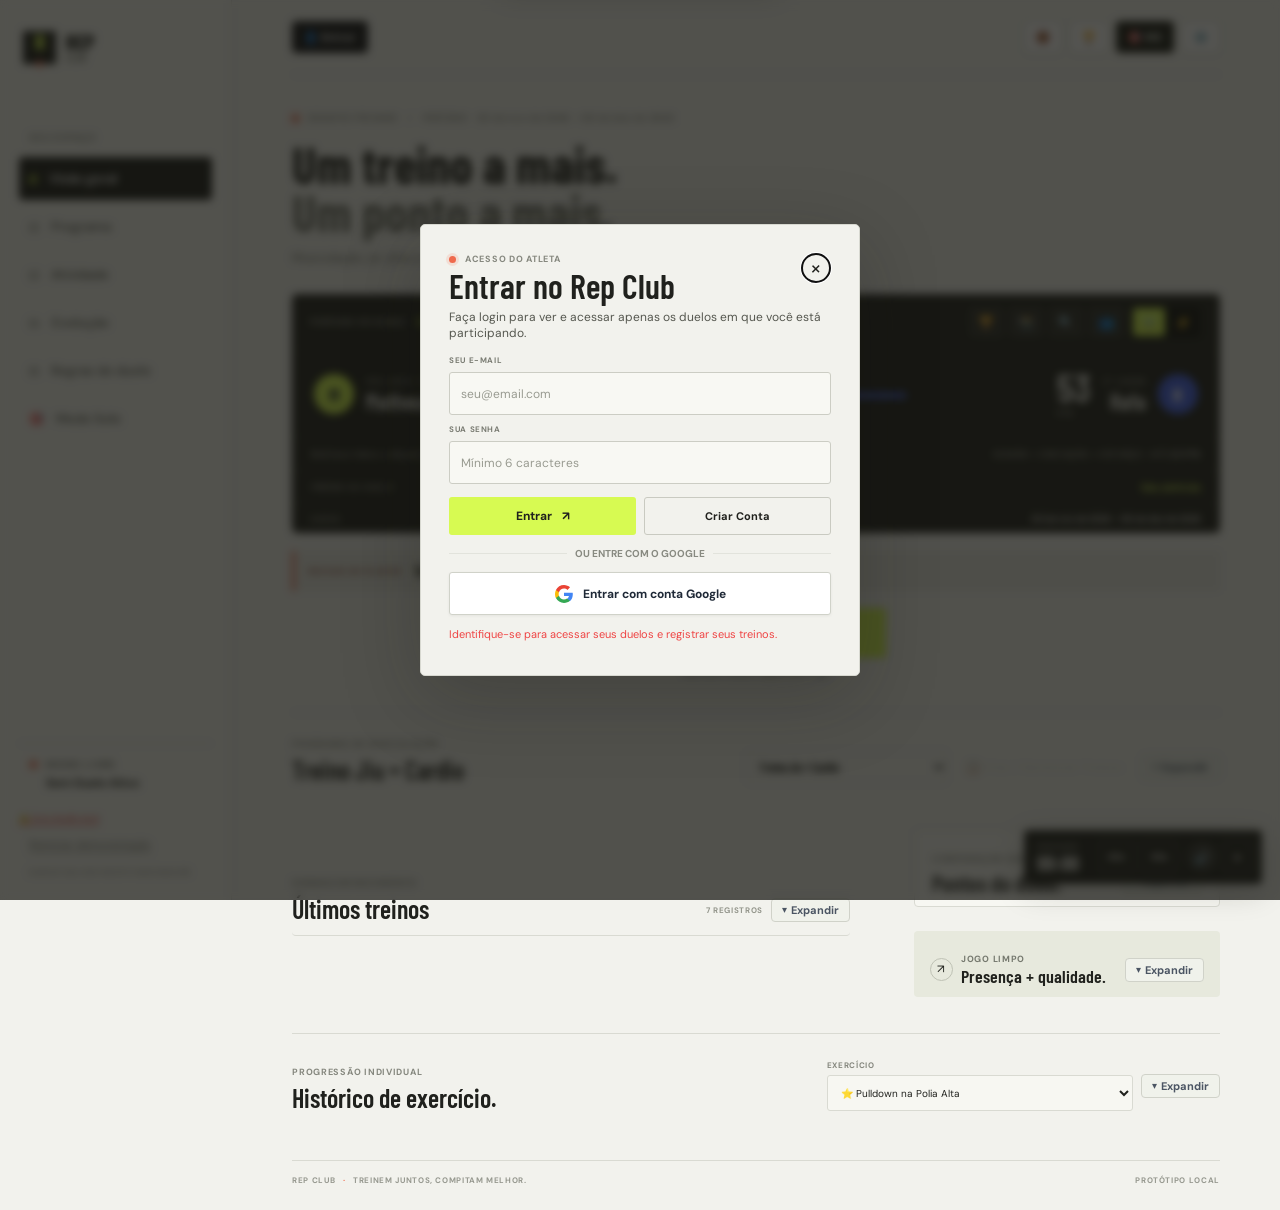
==== commit 05de03f3: "fix: reverte cronometro para fora do modal e restaura scroll interno limpo do registro" ====
--- a/index.html
+++ b/index.html
@@ -16,11 +16,11 @@
     <link rel="preconnect" href="https://fonts.googleapis.com" />
     <link rel="preconnect" href="https://fonts.gstatic.com" crossorigin />
     <link href="https://fonts.googleapis.com/css2?family=Barlow+Condensed:wght@500;600;700;800;900&family=DM+Sans:wght@400;500;600;700&display=swap" rel="stylesheet" />
-    <link rel="stylesheet" href="styles.css?v=2.8.2" />
+    <link rel="stylesheet" href="styles.css?v=2.8.3" />
     <script src="https://www.gstatic.com/firebasejs/9.23.0/firebase-app-compat.js"></script>
     <script src="https://www.gstatic.com/firebasejs/9.23.0/firebase-auth-compat.js"></script>
     <script src="https://www.gstatic.com/firebasejs/9.23.0/firebase-database-compat.js"></script>
-    <script src="app.js?v=2.8.2" defer></script>
+    <script src="app.js?v=2.8.3" defer></script>
   </head>
   <body>
     <div class="app-shell">
@@ -358,16 +358,6 @@
         </div>
 
         <label class="form-field workout-name-field"><span>NOME DO TREINO · OPCIONAL</span><input id="workout-name" name="workoutName" type="text" maxlength="50" placeholder="Ex.: Treino A bem feito" /></label>
-        
-        <!-- CRONÔMETRO DE DESCANSO -->
-        <div class="rest-dock form-rest-dock" aria-label="Cronômetro de descanso">
-          <div class="timer-readout"><span>DESCANSO</span><strong id="timer-display">00:00</strong></div>
-          <button type="button" class="timer-button" data-rest-seconds="60" aria-label="Iniciar descanso de 60 segundos">60s</button>
-          <button type="button" class="timer-button" data-rest-seconds="90" aria-label="Iniciar descanso de 90 segundos">90s</button>
-          <button type="button" class="timer-sound-btn" id="timer-sound-toggle" title="Som do descanso (Ligado/Mudo)" aria-label="Som">🔊</button>
-          <button type="button" class="timer-reset" id="timer-reset" aria-label="Zerar cronômetro">×</button>
-        </div>
-
         <div id="workout-fields"></div>
         
         <!-- FOTO DO TREINO -->
@@ -430,6 +420,13 @@
         <button type="button" class="button button-primary" id="confirm-select-challenges">Confirmar e Salvar <span>↗</span></button>
       </div>
     </dialog>
+    <div class="rest-dock" aria-label="Cronômetro de descanso">
+      <div class="timer-readout"><span>DESCANSO</span><strong id="timer-display">00:00</strong></div>
+      <button type="button" class="timer-button" data-rest-seconds="60" aria-label="Iniciar descanso de 60 segundos">60s</button>
+      <button type="button" class="timer-button" data-rest-seconds="90" aria-label="Iniciar descanso de 90 segundos">90s</button>
+      <button type="button" class="timer-sound-btn" id="timer-sound-toggle" title="Som do descanso (Ligado/Mudo)" aria-label="Som">🔊</button>
+      <button type="button" class="timer-reset" id="timer-reset" aria-label="Zerar cronômetro">×</button>
+    </div>
     <dialog class="setup-dialog qr-dialog" id="qr-dialog" aria-labelledby="qr-title">
       <div class="dialog-top">
         <strong id="qr-title" style="font-family: var(--display); font-size: 20px; color: var(--ink);">📲 ABRIR NO CELULAR</strong>
--- a/styles.css
+++ b/styles.css
@@ -661,7 +661,6 @@
 .dialog-actions { display: flex; justify-content: flex-end; gap: 8px; margin-top: 10px; }
 .button-quiet { background: transparent; color: #6d6f67; }
 .rest-dock { position: fixed; right: 18px; bottom: 16px; z-index: 6; display: flex; min-height: 54px; align-items: center; gap: 7px; padding: 7px 9px 7px 12px; border: 1px solid #3b3c36; border-radius: 4px; background: #242520; color: #f4f4ee; box-shadow: 0 8px 30px rgb(25 26 22 / 18%); }
-.rest-dock.form-rest-dock { position: static; right: auto; bottom: auto; left: auto; width: 100%; margin: 8px 0 14px 0; box-sizing: border-box; justify-content: space-between; z-index: auto; }
 .timer-readout { display: grid; gap: 2px; min-width: 54px; }
 .timer-readout span { color: #a9aaa1; font-size: 7px; font-weight: 700; letter-spacing: .08em; }
 .timer-readout strong { font-family: var(--display); font-size: 20px; line-height: 1; }
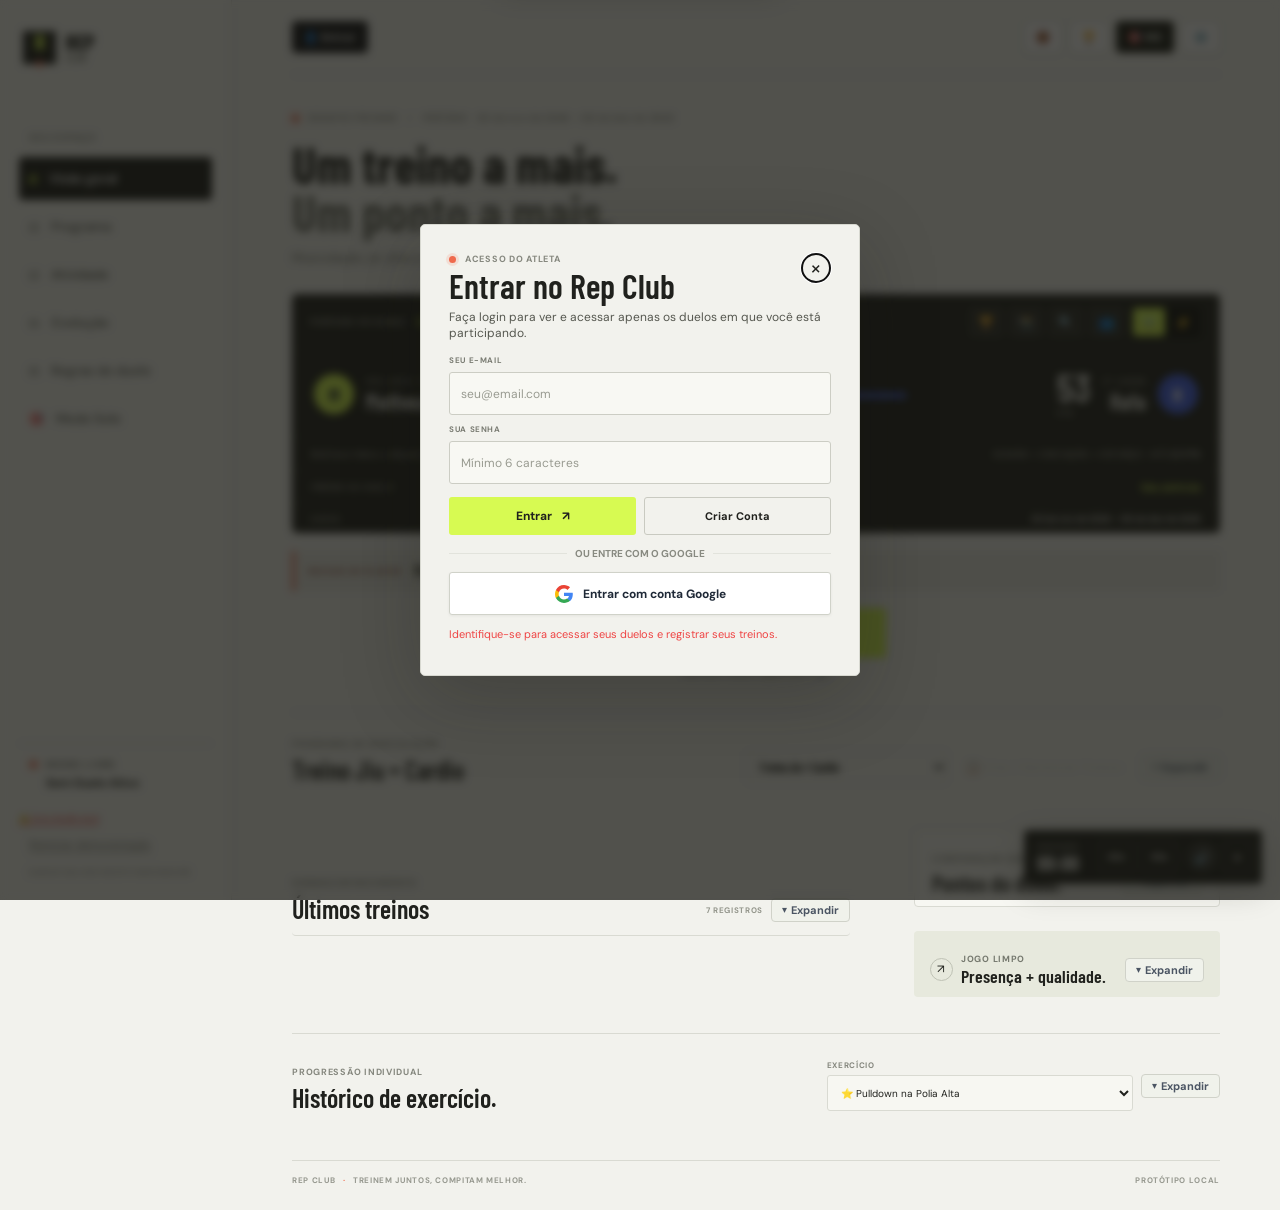
==== commit c05c2380: "style: remove scroll interno dos exercicios permitindo rolagem continua no modal de treino" ====
--- a/index.html
+++ b/index.html
@@ -16,11 +16,11 @@
     <link rel="preconnect" href="https://fonts.googleapis.com" />
     <link rel="preconnect" href="https://fonts.gstatic.com" crossorigin />
     <link href="https://fonts.googleapis.com/css2?family=Barlow+Condensed:wght@500;600;700;800;900&family=DM+Sans:wght@400;500;600;700&display=swap" rel="stylesheet" />
-    <link rel="stylesheet" href="styles.css?v=2.8.3" />
+    <link rel="stylesheet" href="styles.css?v=2.8.5" />
     <script src="https://www.gstatic.com/firebasejs/9.23.0/firebase-app-compat.js"></script>
     <script src="https://www.gstatic.com/firebasejs/9.23.0/firebase-auth-compat.js"></script>
     <script src="https://www.gstatic.com/firebasejs/9.23.0/firebase-database-compat.js"></script>
-    <script src="app.js?v=2.8.3" defer></script>
+    <script src="app.js?v=2.8.5" defer></script>
   </head>
   <body>
     <div class="app-shell">
--- a/styles.css
+++ b/styles.css
@@ -601,7 +601,7 @@
 .duration-input { display: flex; align-items: center; }
 .duration-input input { width: 100%; padding: 0 11px; border: 0; outline: 0; background: transparent; font-size: 13px; }
 .duration-input span { padding-right: 12px; color: #85877d; font-size: 9px; font-weight: 700; }
-.exercise-log-list { display: grid; gap: 7px; max-height: min(440px, 47vh); overflow-y: auto; margin-top: 13px; padding-right: 3px; }
+.exercise-log-list { display: grid; gap: 7px; margin-top: 13px; }
 .exercise-log { padding: 10px 11px; border: 1px solid #e0e1d8; border-radius: 3px; background: #f8f8f3; }
 .exercise-log-heading { display: flex; align-items: baseline; justify-content: space-between; gap: 9px; }
 .exercise-log-heading strong { font-size: 10px; line-height: 1.35; }
@@ -667,6 +667,103 @@
 .timer-button, .timer-reset { display: grid; min-width: 36px; height: 32px; place-items: center; padding: 0 6px; border: 1px solid #51524a; border-radius: 3px; background: transparent; color: #f4f4ee; cursor: pointer; font-size: 9px; font-weight: 700; }
 .timer-button:hover { border-color: var(--lime); color: var(--lime); }
 .timer-reset { min-width: 29px; font-size: 15px; }
+
+/* CRONÔMETRO INLINE POR GRUPO DE EXERCÍCIO */
+.exercise-rest-bar {
+  display: flex;
+  align-items: center;
+  justify-content: space-between;
+  gap: 8px;
+  margin-top: 8px;
+  padding: 6px 10px;
+  background: #f0f2ea;
+  border: 1px solid #d9dcd2;
+  border-radius: 4px;
+}
+.exercise-rest-label {
+  display: flex;
+  align-items: center;
+  gap: 5px;
+  color: #62645c;
+  font-size: 9px;
+  font-weight: 700;
+  letter-spacing: 0.05em;
+  text-transform: uppercase;
+}
+.exercise-rest-icon {
+  font-size: 13px;
+  line-height: 1;
+}
+.exercise-rest-input-wrap {
+  display: flex;
+  align-items: center;
+  gap: 4px;
+}
+.exercise-rest-input {
+  width: 50px;
+  height: 28px;
+  padding: 0 4px;
+  text-align: center;
+  font-family: var(--display);
+  font-size: 15px;
+  font-weight: 700;
+  color: var(--ink);
+  background: #fff;
+  border: 1px solid #c5c7bd;
+  border-radius: 3px;
+  box-sizing: border-box;
+  -moz-appearance: textfield;
+}
+.exercise-rest-input::-webkit-outer-spin-button,
+.exercise-rest-input::-webkit-inner-spin-button {
+  -webkit-appearance: none;
+  margin: 0;
+}
+.exercise-rest-input:focus {
+  outline: none;
+  border-color: #20211d;
+  box-shadow: 0 0 0 2px rgba(215, 250, 82, 0.4);
+}
+.exercise-rest-unit {
+  font-size: 9px;
+  font-weight: 700;
+  color: #777970;
+}
+.exercise-rest-btn {
+  display: inline-flex;
+  align-items: center;
+  justify-content: center;
+  gap: 5px;
+  height: 28px;
+  min-width: 80px;
+  padding: 0 10px;
+  font-family: inherit;
+  font-size: 10px;
+  font-weight: 700;
+  text-transform: uppercase;
+  color: #f4f4ee;
+  background: #242520;
+  border: 1px solid #3b3c36;
+  border-radius: 3px;
+  cursor: pointer;
+  transition: all 0.15s ease;
+}
+.exercise-rest-btn:hover {
+  border-color: var(--lime);
+  color: var(--lime);
+}
+.exercise-rest-btn.running {
+  background: #15803d;
+  border-color: #22c55e;
+  color: #fff;
+  animation: pulse-rest-btn 1.4s infinite;
+}
+@keyframes pulse-rest-btn {
+  0% { box-shadow: 0 0 0 0 rgba(34, 197, 94, 0.5); }
+  70% { box-shadow: 0 0 0 6px rgba(34, 197, 94, 0); }
+  100% { box-shadow: 0 0 0 0 rgba(34, 197, 94, 0); }
+}
+
 .toast { position: fixed; right: 22px; bottom: 22px; z-index: 10; max-width: calc(100vw - 44px); padding: 12px 16px; border-radius: 4px; background: var(--ink); color: #fff; font-size: 12px; opacity: 0; pointer-events: none; transform: translateY(8px); transition: opacity .2s ease, transform .2s ease; }
 .toast.visible { opacity: 1; transform: translateY(0); }
 
@@ -792,7 +889,6 @@
   .setup-dialog { padding: 22px 18px; }
   .setup-brand { margin-bottom: 28px; }
   .setup-dialog h1 { font-size: 34px; }
-  .exercise-log-list { max-height: 39vh; }
   .exercise-log { padding: 9px; }
   .exercise-log-heading { align-items: flex-start; flex-direction: column; gap: 4px; }
   .exercise-log-fields { gap: 5px; }
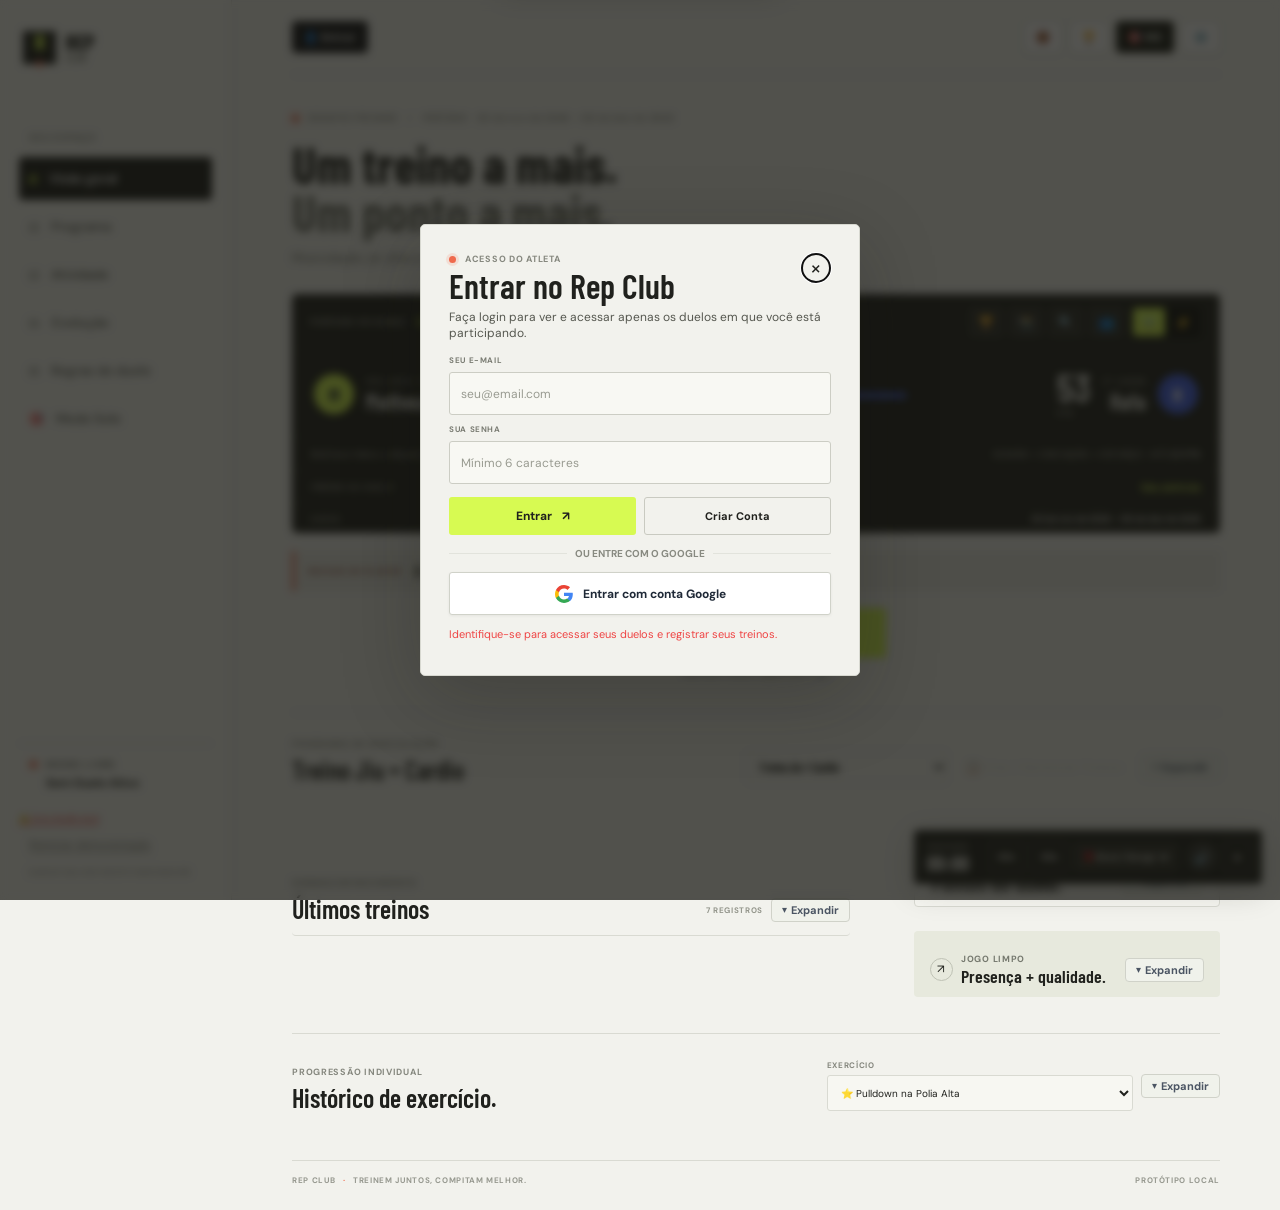
==== commit aeb960f9: "feat(treino): titulos descritivos dos niveis de esforco e dropdown com opcoes de som alto no cronome" ====
--- a/index.html
+++ b/index.html
@@ -424,6 +424,15 @@
       <div class="timer-readout"><span>DESCANSO</span><strong id="timer-display">00:00</strong></div>
       <button type="button" class="timer-button" data-rest-seconds="60" aria-label="Iniciar descanso de 60 segundos">60s</button>
       <button type="button" class="timer-button" data-rest-seconds="90" aria-label="Iniciar descanso de 90 segundos">90s</button>
+      <div class="timer-sound-select-wrap">
+        <select id="timer-sound-select" class="timer-sound-dropdown" title="Escolha o som do alarme de descanso">
+          <option value="boxing-gong">🥊 Boxe / Gongo</option>
+          <option value="digital-beep">⏱️ Beep Alto</option>
+          <option value="whistle">📢 Apito</option>
+          <option value="arcade">🕹️ 8-Bit</option>
+          <option value="chime">🔔 Chime</option>
+        </select>
+      </div>
       <button type="button" class="timer-sound-btn" id="timer-sound-toggle" title="Som do descanso (Ligado/Mudo)" aria-label="Som">🔊</button>
       <button type="button" class="timer-reset" id="timer-reset" aria-label="Zerar cronômetro">×</button>
     </div>
--- a/styles.css
+++ b/styles.css
@@ -606,6 +606,192 @@
 .exercise-log-heading { display: flex; align-items: baseline; justify-content: space-between; gap: 9px; }
 .exercise-log-heading strong { font-size: 10px; line-height: 1.35; }
 .exercise-log-heading > span { flex: 0 0 auto; color: #7d7f76; font-size: 8px; }
+
+/* ACORDEON DE EXERCÍCIOS & CARDS EXPANSÍVEIS */
+.exercise-accordion-bar {
+  display: flex;
+  align-items: center;
+  justify-content: space-between;
+  margin-top: 10px;
+  margin-bottom: 6px;
+  padding: 4px 2px;
+}
+.accordion-bar-title {
+  font-size: 8px;
+  font-weight: 700;
+  letter-spacing: .08em;
+  color: #777970;
+  text-transform: uppercase;
+}
+.accordion-bar-btns {
+  display: flex;
+  gap: 6px;
+}
+.accordion-toggle-all-btn {
+  background: transparent;
+  border: 1px solid #d5d7cd;
+  border-radius: 3px;
+  padding: 2px 7px;
+  font-size: 8px;
+  font-weight: 700;
+  color: #5d6055;
+  cursor: pointer;
+  transition: all .15s ease;
+}
+.accordion-toggle-all-btn:hover {
+  background: #e9ecde;
+  color: var(--ink);
+  border-color: #bcc0b2;
+}
+.exercise-card-collapsible {
+  padding: 0 !important;
+  border: 1px solid #dcded4;
+  border-radius: 5px;
+  background: #fbfbf7;
+  overflow: hidden;
+  transition: border-color .15s ease, box-shadow .15s ease;
+}
+.exercise-card-collapsible.is-open {
+  border-color: #b5b8aa;
+  box-shadow: 0 2px 8px rgba(0, 0, 0, .04);
+}
+.exercise-card-header {
+  width: 100%;
+  display: flex;
+  align-items: center;
+  justify-content: space-between;
+  padding: 10px 12px;
+  background: #f5f6ee;
+  border: none;
+  border-bottom: 1px solid transparent;
+  cursor: pointer;
+  text-align: left;
+  user-select: none;
+  transition: background .15s ease;
+}
+.exercise-card-header:hover {
+  background: #edeedf;
+}
+.exercise-card-collapsible.is-open .exercise-card-header {
+  background: #ebede0;
+  border-bottom-color: #d8dbcf;
+}
+.exercise-header-title-wrap {
+  display: flex;
+  align-items: center;
+  gap: 8px;
+  min-width: 0;
+  flex: 1;
+}
+.exercise-chevron-icon {
+  display: inline-flex;
+  align-items: center;
+  justify-content: center;
+  width: 16px;
+  height: 16px;
+  font-size: 11px;
+  color: #6a6c62;
+  transition: transform .2s ease;
+  flex-shrink: 0;
+}
+.exercise-card-collapsible.is-open .exercise-chevron-icon {
+  transform: rotate(90deg);
+}
+.exercise-header-text {
+  display: flex;
+  flex-direction: column;
+  min-width: 0;
+  gap: 2px;
+}
+.exercise-title-text {
+  font-size: 11px;
+  font-weight: 700;
+  color: #20211d;
+  white-space: nowrap;
+  overflow: hidden;
+  text-overflow: ellipsis;
+}
+.exercise-prescription-tag {
+  font-size: 8px;
+  color: #7d8075;
+  font-weight: 600;
+}
+.exercise-header-actions {
+  display: flex;
+  align-items: center;
+  gap: 6px;
+  flex-shrink: 0;
+  margin-left: 8px;
+}
+.exercise-progress-pill {
+  display: inline-flex;
+  align-items: center;
+  justify-content: center;
+  padding: 2px 7px;
+  border-radius: 12px;
+  font-size: 8px;
+  font-weight: 700;
+  letter-spacing: .03em;
+  background: #e2e4d8;
+  color: #55574f;
+  transition: all .2s ease;
+}
+.exercise-progress-pill.in-progress {
+  background: #f7e6a6;
+  color: #6d5402;
+}
+.exercise-progress-pill.completed {
+  background: #a9c92a;
+  color: #172404;
+  box-shadow: 0 0 6px rgba(169, 201, 42, .4);
+}
+.exercise-card-body {
+  padding: 10px 12px 12px;
+  background: #fafaf5;
+}
+.exercise-card-collapsible.is-collapsed .exercise-card-body {
+  display: none;
+}
+.exercise-quick-actions {
+  display: flex;
+  flex-wrap: wrap;
+  gap: 6px;
+  margin: 6px 0 10px;
+}
+.quick-action-btn {
+  display: inline-flex;
+  align-items: center;
+  gap: 4px;
+  padding: 4px 8px;
+  background: #ffffff;
+  border: 1px solid #d0d2c6;
+  border-radius: 4px;
+  font-size: 8px;
+  font-weight: 700;
+  color: #44473e;
+  cursor: pointer;
+  transition: all .15s ease;
+}
+.quick-action-btn:hover {
+  background: #f1f3e8;
+  border-color: #a8ab9d;
+  color: #1f211c;
+}
+.quick-action-btn:active {
+  transform: translateY(1px);
+}
+.last-val-hint {
+  display: inline-flex;
+  align-items: center;
+  font-size: 8px;
+  font-weight: 600;
+  color: #73766b;
+  background: #e7e9dc;
+  border-radius: 3px;
+  padding: 1px 5px;
+  letter-spacing: .02em;
+  margin-left: 4px;
+}
 .exercise-replace-button { margin-top: 7px; padding: 0; border: 0; background: transparent; color: #4664ea; cursor: pointer; font-size: 8px; font-weight: 700; }
 .exercise-selected-image { display: flex; width: fit-content; align-items: center; gap: 6px; margin-top: 7px; color: #777970; font-size: 8px; text-decoration: underline; }
 .exercise-selected-image img { width: 40px; height: 40px; object-fit: cover; border: 1px solid #d9dad2; border-radius: 3px; }
@@ -648,10 +834,13 @@
 .exercise-mean { color: #55574f; font-size: 8px; font-weight: 700; }
 .cardio-block-field input { width: 100%; min-height: 40px; padding: 0 9px; border: 1px solid #cccdc4; border-radius: 3px; background: #f8f8f3; font-size: 12px; }
 .cardio-block-field small { color: #777970; font-size: 9px; }
-.effort-field { margin-top: 13px; }
-.effort-scale-caption { display: flex; align-items: flex-start; justify-content: space-between; gap: 8px; color: #85877d; font-size: 7px; font-weight: 700; letter-spacing: .04em; }
-.effort-scale-caption output { max-width: 58%; color: var(--ink); font-size: 9px; letter-spacing: 0; text-align: center; }
-.effort-range { width: 100%; margin: 5px 0 0; accent-color: #a9c92a; cursor: pointer; }
+.effort-field { margin-top: 14px; padding: 10px 12px; background: #f6f7f0; border: 1px solid #dcded4; border-radius: 6px; }
+.effort-header { display: flex; align-items: center; justify-content: space-between; gap: 8px; margin-bottom: 6px; }
+.effort-title { font-size: 9px; font-weight: 700; letter-spacing: .06em; color: #55574f; text-transform: uppercase; }
+.effort-badge { display: inline-flex; align-items: center; padding: 3px 9px; border-radius: 4px; background: #20211d; color: #a9c92a; font-size: 10px; font-weight: 700; letter-spacing: .02em; }
+.effort-range { width: 100%; margin: 6px 0 2px; accent-color: #a9c92a; cursor: pointer; }
+.effort-scale-ticks { display: flex; justify-content: space-between; margin-top: 4px; padding: 0 2px; color: #777970; font-size: 8px; font-weight: 700; }
+.effort-scale-caption { display: none; }
 .effort-hint { margin: 8px 0 0; color: #777970; font-size: 9px; line-height: 1.45; }
 .sport-fields { display: grid; grid-template-columns: 1fr 1fr; gap: 12px; }
 .points-preview { margin: 15px 0 0; padding: 11px; background: #e6e9db; color: #66695e; font-size: 10px; }
@@ -661,6 +850,11 @@
 .dialog-actions { display: flex; justify-content: flex-end; gap: 8px; margin-top: 10px; }
 .button-quiet { background: transparent; color: #6d6f67; }
 .rest-dock { position: fixed; right: 18px; bottom: 16px; z-index: 6; display: flex; min-height: 54px; align-items: center; gap: 7px; padding: 7px 9px 7px 12px; border: 1px solid #3b3c36; border-radius: 4px; background: #242520; color: #f4f4ee; box-shadow: 0 8px 30px rgb(25 26 22 / 18%); }
+.timer-sound-select-wrap { display: inline-flex; align-items: center; background: #32332c; border: 1px solid #4a4b41; border-radius: 3px; padding: 0 4px; height: 26px; }
+.timer-sound-dropdown { background: transparent; border: none; color: #f4f4ee; font-size: 9px; font-weight: 700; cursor: pointer; outline: none; max-width: 115px; }
+.timer-sound-dropdown option { background: #242520; color: #f4f4ee; padding: 4px; }
+.modal-sound-control { display: inline-flex; align-items: center; gap: 4px; font-size: 8px; font-weight: 700; color: #55574f; background: #ffffff; border: 1px solid #d5d7cd; border-radius: 3px; padding: 2px 6px; }
+.modal-sound-select { border: none; background: transparent; font-size: 8px; font-weight: 700; color: #20211d; cursor: pointer; outline: none; }
 .timer-readout { display: grid; gap: 2px; min-width: 54px; }
 .timer-readout span { color: #a9aaa1; font-size: 7px; font-weight: 700; letter-spacing: .08em; }
 .timer-readout strong { font-family: var(--display); font-size: 20px; line-height: 1; }
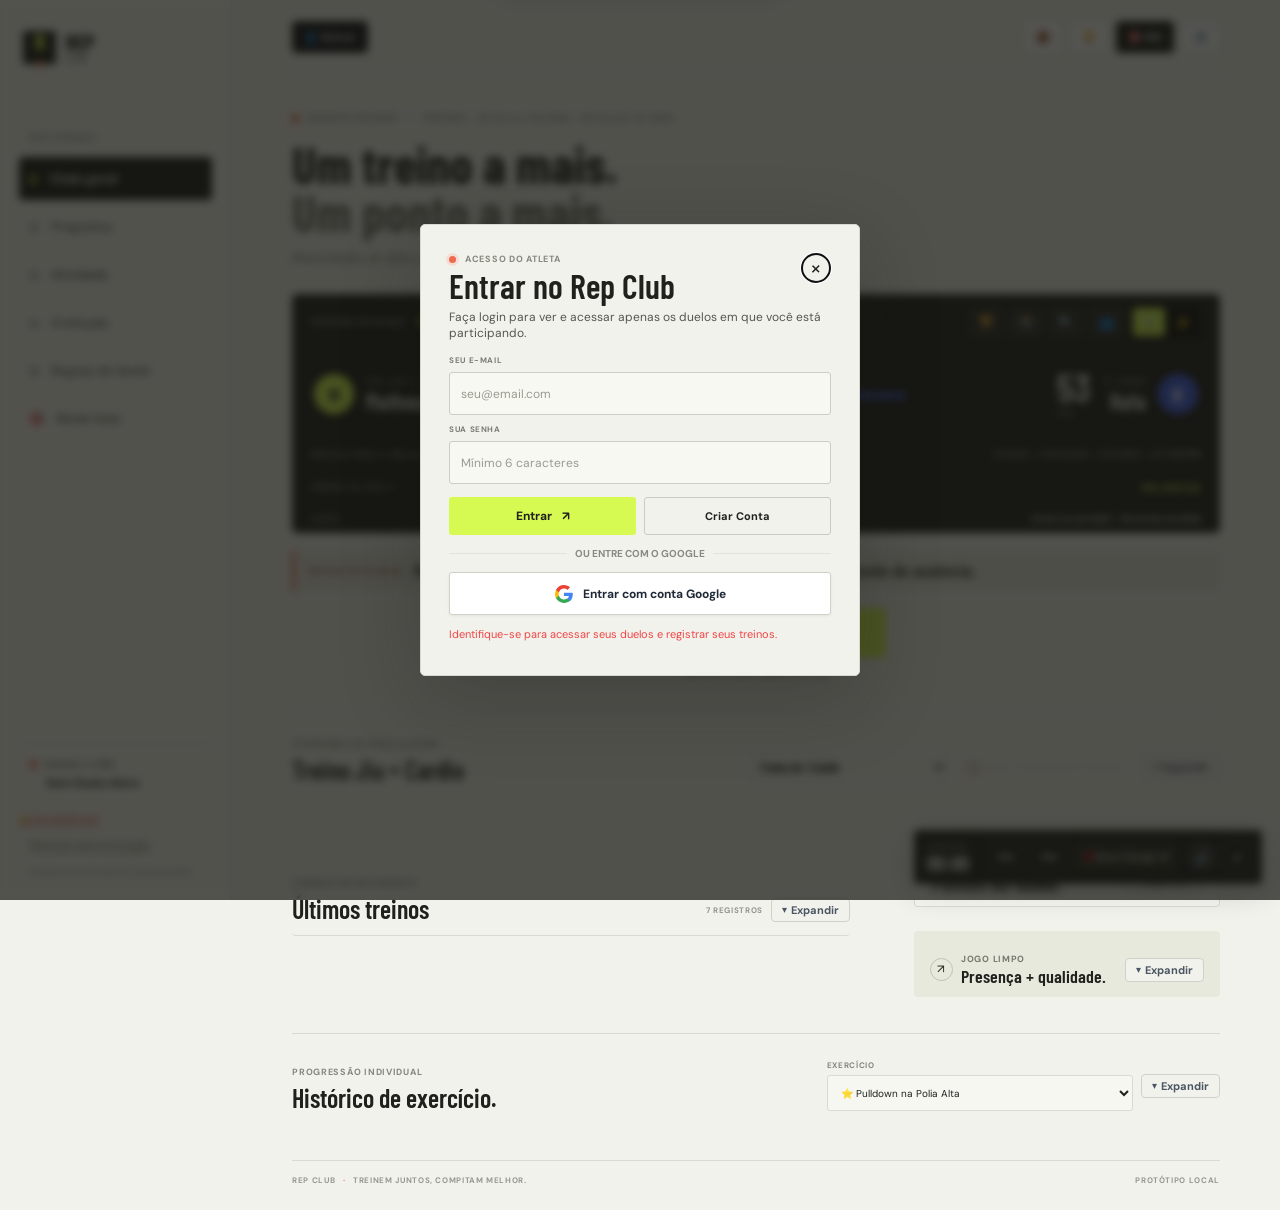
==== commit 364f7bd5: "chore: bump versao para v2.8.6 e pwa cache v25" ====
--- a/index.html
+++ b/index.html
@@ -16,11 +16,11 @@
     <link rel="preconnect" href="https://fonts.googleapis.com" />
     <link rel="preconnect" href="https://fonts.gstatic.com" crossorigin />
     <link href="https://fonts.googleapis.com/css2?family=Barlow+Condensed:wght@500;600;700;800;900&family=DM+Sans:wght@400;500;600;700&display=swap" rel="stylesheet" />
-    <link rel="stylesheet" href="styles.css?v=2.8.5" />
+    <link rel="stylesheet" href="styles.css?v=2.8.6" />
     <script src="https://www.gstatic.com/firebasejs/9.23.0/firebase-app-compat.js"></script>
     <script src="https://www.gstatic.com/firebasejs/9.23.0/firebase-auth-compat.js"></script>
     <script src="https://www.gstatic.com/firebasejs/9.23.0/firebase-database-compat.js"></script>
-    <script src="app.js?v=2.8.5" defer></script>
+    <script src="app.js?v=2.8.6" defer></script>
   </head>
   <body>
     <div class="app-shell">
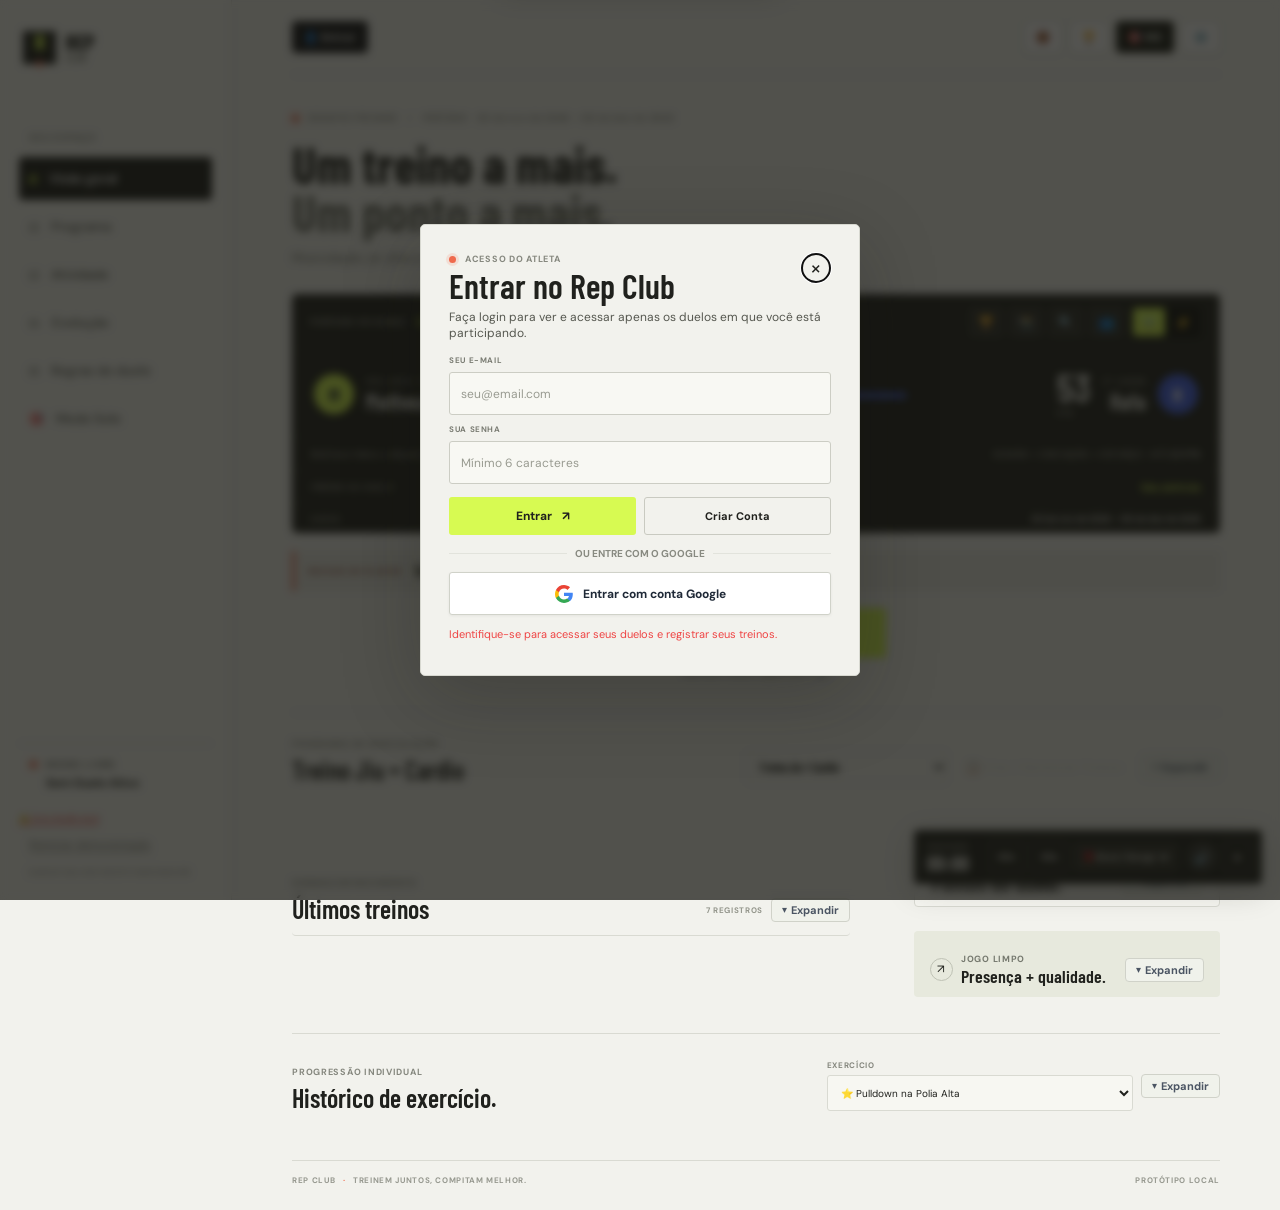
==== commit 5f3a0beb: "feat(pwa): atualiza icone do app para monograma R+ minimalista (opcao 1) e bump v2.8.7" ====
--- a/index.html
+++ b/index.html
@@ -11,16 +11,16 @@
     <meta name="description" content="Desafie um amigo a manter a consistência nos treinos com duelo Kamehameha em tempo real." />
     <title>Rep Club | Duelo</title>
     <link rel="manifest" href="manifest.webmanifest" />
-    <link rel="apple-touch-icon" href="assets/icons/icon-192.png" />
-    <link rel="icon" type="image/png" href="assets/icons/icon-192.png" />
+    <link rel="apple-touch-icon" href="assets/icons/icon-192.png?v=2.8.7" />
+    <link rel="icon" type="image/png" href="assets/icons/icon-192.png?v=2.8.7" />
     <link rel="preconnect" href="https://fonts.googleapis.com" />
     <link rel="preconnect" href="https://fonts.gstatic.com" crossorigin />
     <link href="https://fonts.googleapis.com/css2?family=Barlow+Condensed:wght@500;600;700;800;900&family=DM+Sans:wght@400;500;600;700&display=swap" rel="stylesheet" />
-    <link rel="stylesheet" href="styles.css?v=2.8.6" />
+    <link rel="stylesheet" href="styles.css?v=2.8.7" />
     <script src="https://www.gstatic.com/firebasejs/9.23.0/firebase-app-compat.js"></script>
     <script src="https://www.gstatic.com/firebasejs/9.23.0/firebase-auth-compat.js"></script>
     <script src="https://www.gstatic.com/firebasejs/9.23.0/firebase-database-compat.js"></script>
-    <script src="app.js?v=2.8.6" defer></script>
+    <script src="app.js?v=2.8.7" defer></script>
   </head>
   <body>
     <div class="app-shell">
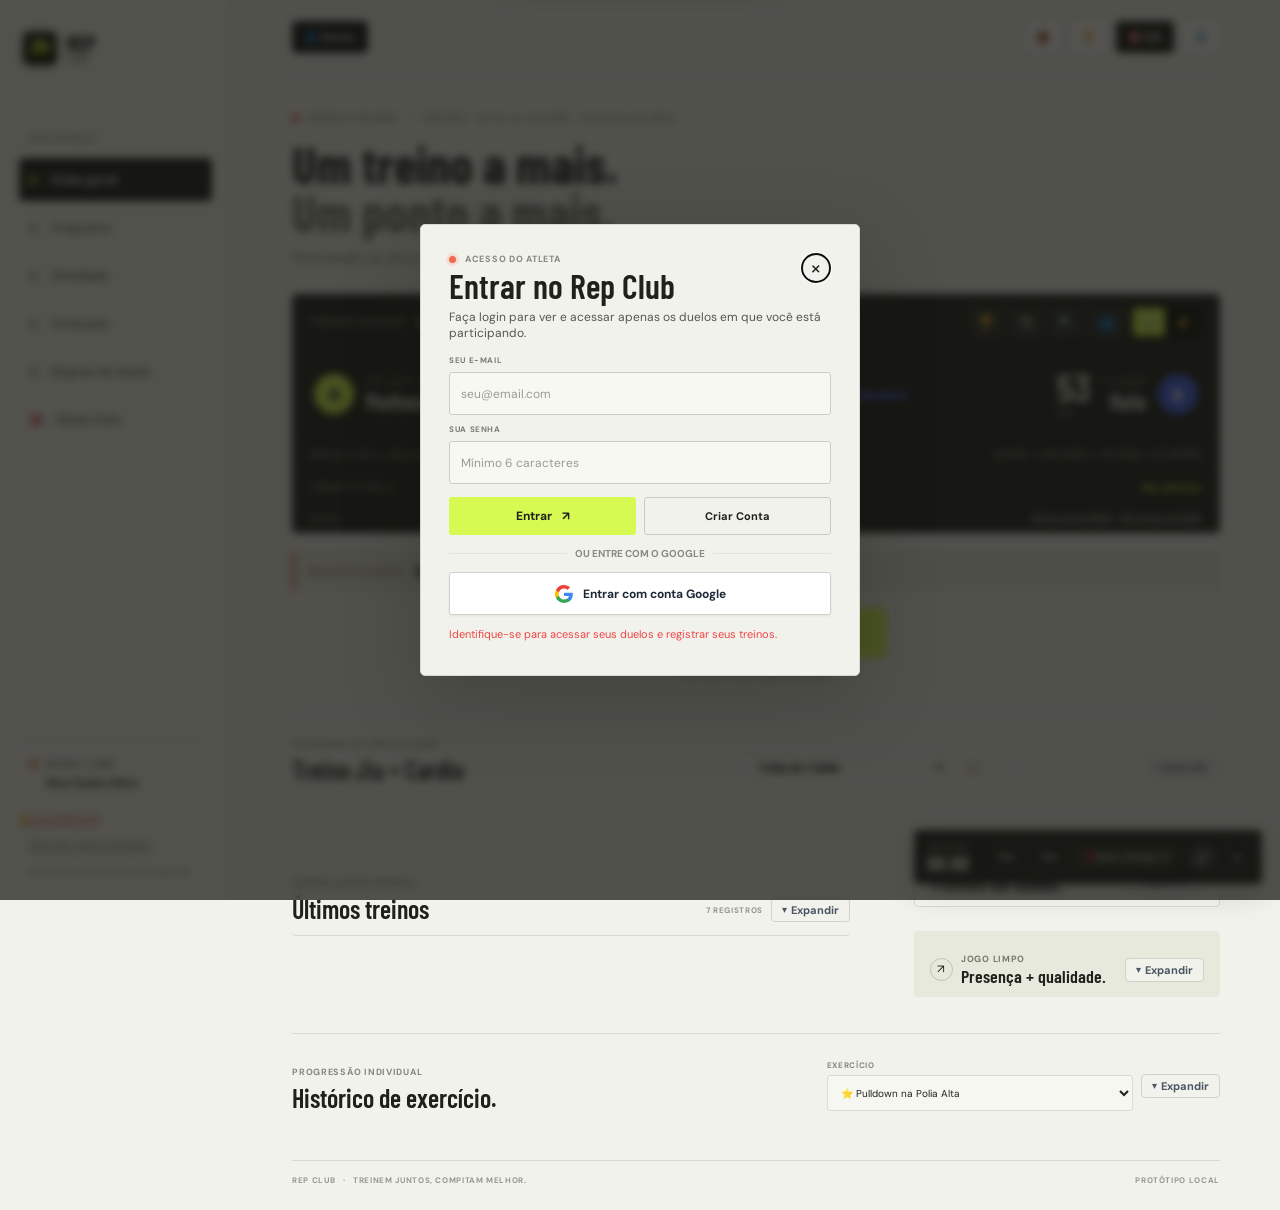
==== commit 3717524d: "feat(branding): atualiza logo interno da barra e header para o novo icone R+ minimalista" ====
--- a/index.html
+++ b/index.html
@@ -16,17 +16,17 @@
     <link rel="preconnect" href="https://fonts.googleapis.com" />
     <link rel="preconnect" href="https://fonts.gstatic.com" crossorigin />
     <link href="https://fonts.googleapis.com/css2?family=Barlow+Condensed:wght@500;600;700;800;900&family=DM+Sans:wght@400;500;600;700&display=swap" rel="stylesheet" />
-    <link rel="stylesheet" href="styles.css?v=2.8.7" />
+    <link rel="stylesheet" href="styles.css?v=2.8.8" />
     <script src="https://www.gstatic.com/firebasejs/9.23.0/firebase-app-compat.js"></script>
     <script src="https://www.gstatic.com/firebasejs/9.23.0/firebase-auth-compat.js"></script>
     <script src="https://www.gstatic.com/firebasejs/9.23.0/firebase-database-compat.js"></script>
-    <script src="app.js?v=2.8.7" defer></script>
+    <script src="app.js?v=2.8.8" defer></script>
   </head>
   <body>
     <div class="app-shell">
       <aside class="sidebar" aria-label="Navegação principal">
         <a class="brand" href="#inicio" aria-label="Rep Club, início">
-          <span class="brand-mark">R<span>+</span></span>
+          <img class="brand-mark-img" src="assets/icons/brand-logo.png?v=2.8.8" alt="Rep Club" />
           <span class="brand-name">REP<span>CLUB</span></span>
         </a>
 
@@ -294,7 +294,7 @@
       <form id="setup-form">
         <div class="dialog-top setup-dialog-top">
           <a class="brand setup-brand" href="#inicio" aria-label="Rep Club">
-            <span class="brand-mark">R<span>+</span></span>
+            <img class="brand-mark-img" src="assets/icons/brand-logo.png?v=2.8.8" alt="Rep Club" />
             <span class="brand-name">REP<span>CLUB</span></span>
           </a>
           <button class="close-button" type="button" id="close-setup-dialog" aria-label="Fechar" style="display: none;">×</button>
--- a/styles.css
+++ b/styles.css
@@ -35,7 +35,8 @@
   background: #f6f6f1;
 }
 .brand { display: flex; align-items: center; gap: 10px; width: fit-content; margin: 0 0 67px 4px; }
-.brand-mark { display: grid; width: 33px; height: 33px; place-items: center; background: var(--ink); color: var(--lime); font-family: var(--display); font-size: 21px; font-weight: 800; line-height: 1; }
+.brand-mark, .brand-mark-img { display: block; width: 34px; height: 34px; border-radius: 7px; object-fit: cover; box-shadow: 0 2px 8px rgba(0, 0, 0, 0.25); flex-shrink: 0; }
+.brand-mark { display: grid; place-items: center; background: var(--ink); color: var(--lime); font-family: var(--display); font-size: 21px; font-weight: 800; line-height: 1; }
 .brand-mark span { color: var(--red); }
 .brand-name { font-family: var(--display); font-size: 20px; font-weight: 800; letter-spacing: 0; line-height: 1; }
 .brand-name span { display: block; color: #777970; font-size: 11px; font-weight: 600; }
@@ -973,7 +974,7 @@
 @media (max-width: 720px) {
   .sidebar { position: sticky; inset: 0 0 auto; width: 100%; height: 58px; flex-direction: row; align-items: center; justify-content: space-between; padding: 0 17px; border-right: 0; border-bottom: 1px solid var(--line); }
   .brand { margin: 0; gap: 8px; }
-  .brand-mark { width: 29px; height: 29px; font-size: 18px; }
+  .brand-mark, .brand-mark-img { width: 29px; height: 29px; border-radius: 6px; font-size: 18px; }
   .brand-name { font-size: 17px; }
   .brand-name span { font-size: 9px; }
   .side-label, .side-nav, .sidebar-bottom { display: none; }
